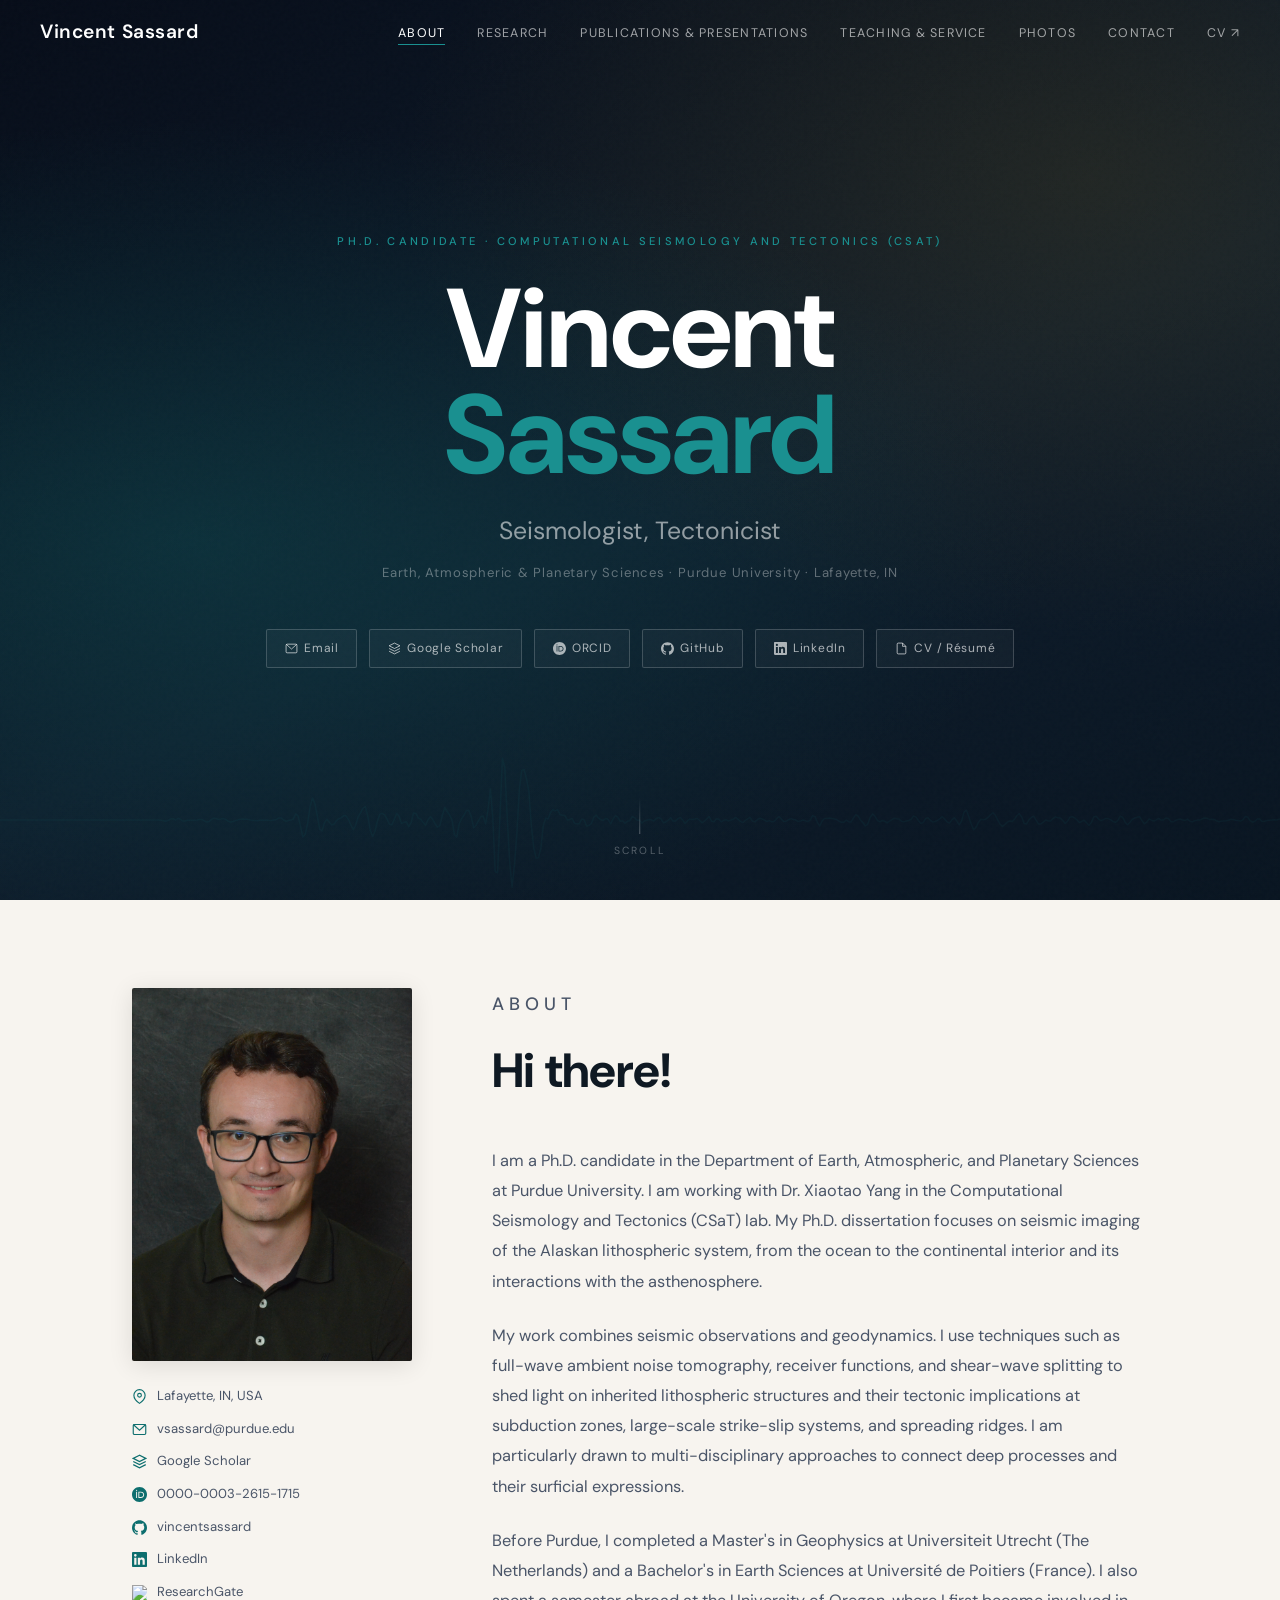
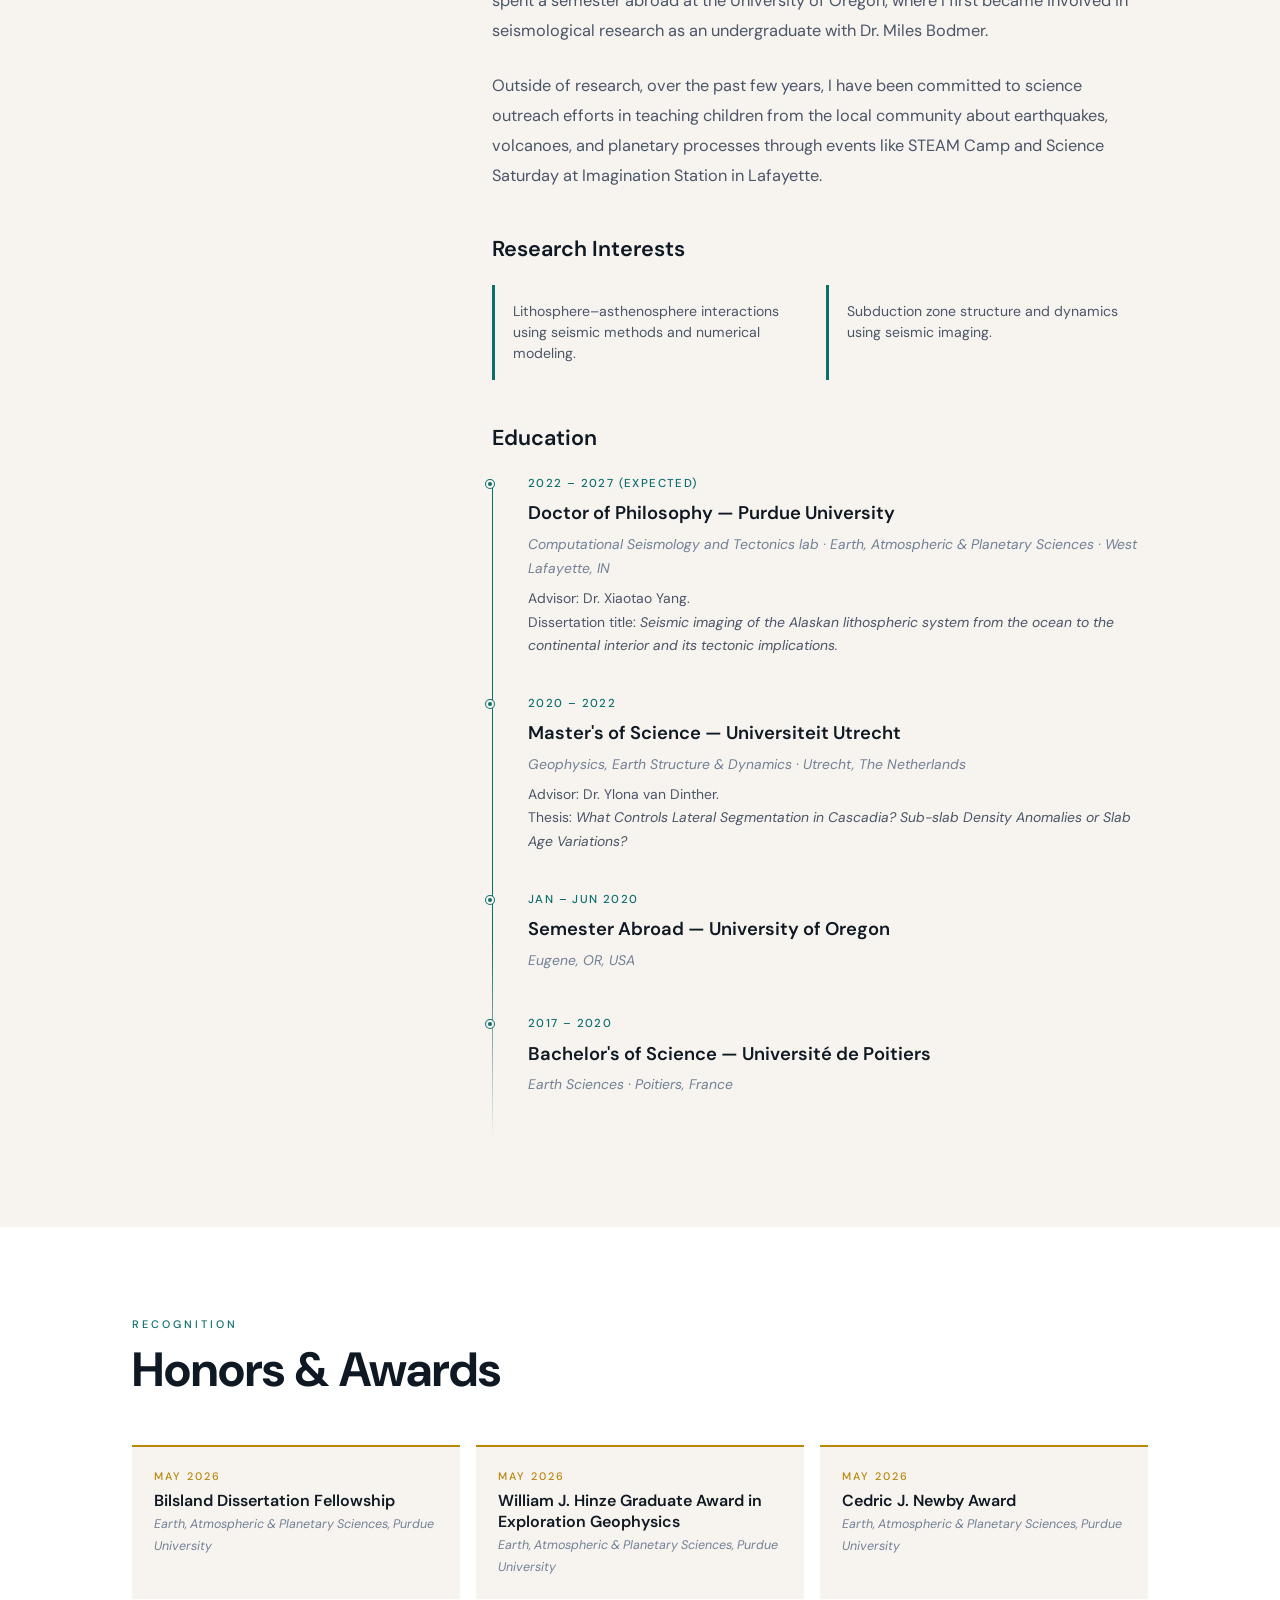
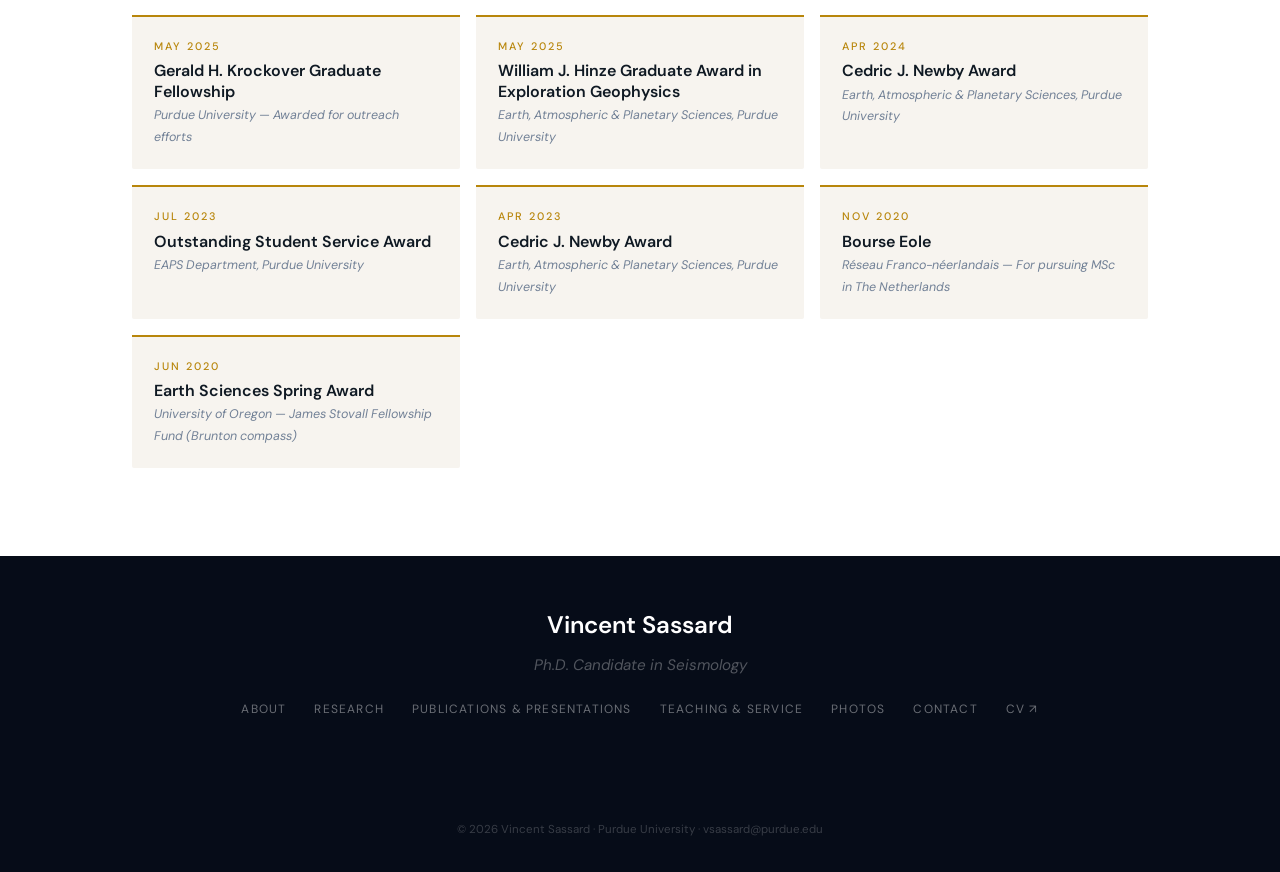
==== index.html @ 1ba7dcdf "Add files via upload" ====
<!DOCTYPE html>
<html lang="en">
<head>
  <meta charset="UTF-8" />
  <meta name="viewport" content="width=device-width, initial-scale=1.0" />
  <title>Vincent Sassard — Ph.D. Candidate in Seismology</title>
  <meta name="description" content="Personal academic website of Vincent Sassard, Ph.D. Candidate in seismology at Purdue University." />
  <link rel="stylesheet" href="style.css" />
  <link rel="icon" type="image/x-icon" href="images/favicon.ico">
  <link rel="icon" type="image/png" sizes="32x32" href="images/favicon-32x32.png">
</head>
<body>

  <!-- ===================== NAVIGATION ===================== -->
  <nav class="nav" id="nav">
    <a href="index.html" class="nav-brand">Vincent Sassard</a>
    <ul class="nav-links">
      <li><a href="index.html" class="active">About</a></li>
      <li><a href="research.html">Research</a></li>
      <li><a href="presentations.html">Publications &amp; Presentations</a></li>
      <li><a href="teaching.html">Teaching &amp; Service</a></li>
      <li><a href="photos.html">Photos</a></li>
      <li><a href="contact.html">Contact</a></li>
      <li><a href="Vincent_SASSARD_CV_2026-05-25.pdf" target="_blank">CV ↗</a></li>
    </ul>
    <button class="nav-toggle" id="nav-toggle" aria-label="Toggle navigation">
      <span></span><span></span><span></span>
    </button>
  </nav>

  <!-- ===================== HERO ===================== -->
  <section class="hero">
    <div class="hero-bg"></div>
    <div class="hero-grain"></div>

    <!-- Seismic waveform decoration -->
    <svg class="hero-wave" viewBox="0 0 1440 160" preserveAspectRatio="none" aria-hidden="true">
      <!-- 2011 Tohoku earthquake (Mw 9.1) — IU.ANMO LHZ, bandpass 50–300 s -->
      <path d="M 0.0,80.0 L 2.4,80.0 L 4.8,80.0 L 7.2,80.0 L 9.6,80.0 L 12.0,80.0 L 14.4,80.0 L 16.8,80.0 L 19.2,80.0 L 21.6,80.0 L 24.0,80.0 L 26.4,80.0 L 28.8,80.0 L 31.3,80.0 L 33.7,80.0 L 36.1,80.0 L 38.5,80.0 L 40.9,80.0 L 43.3,80.0 L 45.7,80.0 L 48.1,80.0 L 50.5,80.0 L 52.9,80.0 L 55.3,80.0 L 57.7,80.0 L 60.1,80.0 L 62.5,80.0 L 64.9,80.0 L 67.3,80.0 L 69.7,80.0 L 72.1,80.0 L 74.5,80.0 L 76.9,80.0 L 79.3,80.0 L 81.7,80.0 L 84.1,80.0 L 86.5,80.0 L 88.9,80.0 L 91.4,80.0 L 93.8,80.0 L 96.2,80.0 L 98.6,80.0 L 101.0,80.0 L 103.4,80.0 L 105.8,80.0 L 108.2,80.0 L 110.6,80.0 L 113.0,80.0 L 115.4,80.0 L 117.8,80.0 L 120.2,80.0 L 122.6,80.0 L 125.0,80.0 L 127.4,80.0 L 129.8,80.0 L 132.2,80.0 L 134.6,80.0 L 137.0,80.0 L 139.4,80.0 L 141.8,80.0 L 144.2,80.0 L 146.6,80.0 L 149.0,80.0 L 151.5,80.0 L 153.9,80.0 L 156.3,80.0 L 158.7,80.0 L 161.1,80.2 L 163.5,80.7 L 165.9,81.2 L 168.3,80.3 L 170.7,78.9 L 173.1,78.7 L 175.5,80.1 L 177.9,78.3 L 180.3,79.3 L 182.7,81.0 L 185.1,81.1 L 187.5,80.2 L 189.9,80.2 L 192.3,80.3 L 194.7,80.2 L 197.1,79.9 L 199.5,79.4 L 201.9,79.5 L 204.3,80.8 L 206.7,82.1 L 209.1,81.5 L 211.6,79.3 L 214.0,78.1 L 216.4,78.8 L 218.8,79.5 L 221.2,79.1 L 223.6,78.6 L 226.0,79.6 L 228.4,81.4 L 230.8,82.0 L 233.2,81.5 L 235.6,80.5 L 238.0,79.9 L 240.4,79.2 L 242.8,79.1 L 245.2,79.2 L 247.6,79.3 L 250.0,80.0 L 252.4,80.3 L 254.8,80.5 L 257.2,80.7 L 259.6,80.2 L 262.0,80.1 L 264.4,80.3 L 266.8,80.1 L 269.2,80.4 L 271.7,80.6 L 274.1,80.0 L 276.5,79.4 L 278.9,78.0 L 281.3,78.0 L 283.7,80.0 L 286.1,81.4 L 288.5,80.5 L 290.9,80.0 L 293.3,79.0 L 295.7,73.9 L 298.1,76.1 L 300.5,86.1 L 302.9,97.1 L 305.3,94.1 L 307.7,83.0 L 310.1,66.6 L 312.5,57.9 L 314.9,63.6 L 317.3,75.8 L 319.7,89.2 L 322.1,90.9 L 324.5,82.6 L 326.9,79.2 L 329.3,82.3 L 331.8,85.0 L 334.2,84.0 L 336.6,80.5 L 339.0,78.7 L 341.4,77.6 L 343.8,75.6 L 346.2,76.1 L 348.6,79.8 L 351.0,85.4 L 353.4,89.7 L 355.8,84.9 L 358.2,76.7 L 360.6,72.8 L 363.0,68.2 L 365.4,66.6 L 367.8,76.2 L 370.2,90.0 L 372.6,96.6 L 375.0,91.2 L 377.4,81.3 L 379.8,74.2 L 382.2,73.4 L 384.6,74.9 L 387.0,79.0 L 389.4,84.2 L 391.9,84.8 L 394.3,79.3 L 396.7,73.4 L 399.1,76.3 L 401.5,83.4 L 403.9,82.4 L 406.3,81.7 L 408.7,86.6 L 411.1,82.7 L 413.5,72.9 L 415.9,73.4 L 418.3,78.1 L 420.7,79.2 L 423.1,82.6 L 425.5,85.2 L 427.9,80.0 L 430.3,76.6 L 432.7,79.2 L 435.1,83.8 L 437.5,87.2 L 439.9,85.7 L 442.3,75.4 L 444.7,67.5 L 447.1,71.5 L 449.5,74.8 L 452.0,79.9 L 454.4,94.6 L 456.8,97.2 L 459.2,83.8 L 461.6,78.8 L 464.0,75.1 L 466.4,70.5 L 468.8,70.5 L 471.2,76.4 L 473.6,87.7 L 476.0,85.5 L 478.4,80.9 L 480.8,76.7 L 483.2,76.0 L 485.6,84.0 L 488.0,69.9 L 490.4,48.9 L 492.8,78.3 L 495.2,131.5 L 497.6,132.9 L 500.0,75.6 L 502.4,18.3 L 504.8,27.9 L 507.2,77.0 L 509.6,120.9 L 512.1,147.2 L 514.5,124.6 L 516.9,92.9 L 519.3,50.2 L 521.7,30.4 L 524.1,29.6 L 526.5,38.8 L 528.9,51.6 L 531.3,84.7 L 533.7,107.3 L 536.1,118.4 L 538.5,117.6 L 540.9,108.1 L 543.3,85.7 L 545.7,77.9 L 548.1,79.0 L 550.5,72.5 L 552.9,69.8 L 555.3,70.9 L 557.7,69.7 L 560.1,74.7 L 562.5,75.3 L 564.9,75.6 L 567.3,79.9 L 569.7,79.4 L 572.2,78.4 L 574.6,83.6 L 577.0,83.7 L 579.4,83.7 L 581.8,78.9 L 584.2,79.9 L 586.6,86.0 L 589.0,85.3 L 591.4,83.6 L 593.8,77.3 L 596.2,75.1 L 598.6,78.2 L 601.0,79.8 L 603.4,80.4 L 605.8,78.3 L 608.2,79.6 L 610.6,83.9 L 613.0,79.2 L 615.4,75.7 L 617.8,77.1 L 620.2,81.4 L 622.6,80.7 L 625.0,83.1 L 627.4,81.3 L 629.8,80.6 L 632.3,76.5 L 634.7,77.8 L 637.1,80.2 L 639.5,80.2 L 641.9,83.0 L 644.3,81.0 L 646.7,80.2 L 649.1,79.5 L 651.5,79.9 L 653.9,81.0 L 656.3,78.6 L 658.7,77.4 L 661.1,79.0 L 663.5,82.8 L 665.9,82.0 L 668.3,80.1 L 670.7,77.7 L 673.1,81.1 L 675.5,80.9 L 677.9,78.6 L 680.3,77.4 L 682.7,80.1 L 685.1,83.5 L 687.5,80.9 L 689.9,78.9 L 692.4,79.6 L 694.8,79.1 L 697.2,78.5 L 699.6,80.4 L 702.0,82.8 L 704.4,81.2 L 706.8,78.7 L 709.2,76.6 L 711.6,81.3 L 714.0,81.8 L 716.4,78.8 L 718.8,79.2 L 721.2,81.8 L 723.6,80.4 L 726.0,79.7 L 728.4,81.0 L 730.8,80.1 L 733.2,79.3 L 735.6,77.4 L 738.0,79.3 L 740.4,81.4 L 742.8,82.6 L 745.2,80.5 L 747.6,78.9 L 750.1,77.3 L 752.5,81.1 L 754.9,81.9 L 757.3,79.7 L 759.7,78.2 L 762.1,79.0 L 764.5,80.1 L 766.9,81.6 L 769.3,80.6 L 771.7,81.8 L 774.1,81.4 L 776.5,78.7 L 778.9,76.5 L 781.3,79.0 L 783.7,81.6 L 786.1,81.2 L 788.5,79.7 L 790.9,78.6 L 793.3,79.5 L 795.7,79.8 L 798.1,81.6 L 800.5,81.1 L 802.9,80.0 L 805.3,80.8 L 807.7,81.6 L 810.2,80.1 L 812.6,75.6 L 815.0,76.6 L 817.4,82.3 L 819.8,86.0 L 822.2,80.8 L 824.6,78.5 L 827.0,78.5 L 829.4,78.1 L 831.8,78.5 L 834.2,78.9 L 836.6,79.5 L 839.0,81.2 L 841.4,82.2 L 843.8,82.3 L 846.2,80.1 L 848.6,81.7 L 851.0,82.0 L 853.4,78.2 L 855.8,74.7 L 858.2,76.2 L 860.6,80.3 L 863.0,82.7 L 865.4,86.0 L 867.8,84.1 L 870.3,77.1 L 872.7,74.0 L 875.1,76.4 L 877.5,80.7 L 879.9,81.9 L 882.3,80.5 L 884.7,81.2 L 887.1,82.9 L 889.5,81.1 L 891.9,79.7 L 894.3,78.2 L 896.7,78.7 L 899.1,79.1 L 901.5,81.2 L 903.9,81.9 L 906.3,81.0 L 908.7,80.5 L 911.1,79.3 L 913.5,76.1 L 915.9,76.9 L 918.3,80.4 L 920.7,83.3 L 923.1,82.6 L 925.5,78.8 L 927.9,77.8 L 930.4,80.3 L 932.8,82.1 L 935.2,81.5 L 937.6,80.4 L 940.0,78.6 L 942.4,76.7 L 944.8,79.3 L 947.2,82.0 L 949.6,83.1 L 952.0,79.7 L 954.4,77.9 L 956.8,81.0 L 959.2,84.8 L 961.6,81.0 L 964.0,72.1 L 966.4,70.2 L 968.8,76.8 L 971.2,84.0 L 973.6,89.7 L 976.0,87.4 L 978.4,82.5 L 980.8,79.2 L 983.2,79.7 L 985.6,79.2 L 988.0,77.4 L 990.5,74.8 L 992.9,72.7 L 995.3,75.3 L 997.7,79.9 L 1000.1,84.3 L 1002.5,86.4 L 1004.9,84.5 L 1007.3,82.2 L 1009.7,81.0 L 1012.1,81.6 L 1014.5,79.3 L 1016.9,75.7 L 1019.3,73.6 L 1021.7,77.1 L 1024.1,83.5 L 1026.5,84.0 L 1028.9,79.9 L 1031.3,77.4 L 1033.7,76.1 L 1036.1,80.2 L 1038.5,83.9 L 1040.9,83.9 L 1043.3,82.1 L 1045.7,80.0 L 1048.1,80.9 L 1050.6,81.1 L 1053.0,78.6 L 1055.4,76.9 L 1057.8,77.7 L 1060.2,78.0 L 1062.6,80.3 L 1065.0,83.3 L 1067.4,81.4 L 1069.8,77.3 L 1072.2,76.6 L 1074.6,77.8 L 1077.0,79.9 L 1079.4,82.6 L 1081.8,81.3 L 1084.2,80.3 L 1086.6,82.8 L 1089.0,85.4 L 1091.4,82.4 L 1093.8,76.9 L 1096.2,76.2 L 1098.6,79.1 L 1101.0,80.6 L 1103.4,79.6 L 1105.8,78.4 L 1108.2,78.6 L 1110.7,79.7 L 1113.1,81.6 L 1115.5,82.3 L 1117.9,80.3 L 1120.3,76.1 L 1122.7,77.3 L 1125.1,82.2 L 1127.5,84.8 L 1129.9,82.4 L 1132.3,79.4 L 1134.7,78.0 L 1137.1,77.2 L 1139.5,76.7 L 1141.9,80.3 L 1144.3,83.8 L 1146.7,82.1 L 1149.1,78.9 L 1151.5,80.2 L 1153.9,81.0 L 1156.3,79.8 L 1158.7,78.4 L 1161.1,80.1 L 1163.5,80.0 L 1165.9,78.0 L 1168.3,78.6 L 1170.8,81.5 L 1173.2,82.0 L 1175.6,80.4 L 1178.0,79.5 L 1180.4,79.1 L 1182.8,80.1 L 1185.2,80.4 L 1187.6,79.1 L 1190.0,81.2 L 1192.4,81.9 L 1194.8,80.8 L 1197.2,80.1 L 1199.6,80.1 L 1202.0,79.0 L 1204.4,78.0 L 1206.8,78.2 L 1209.2,79.4 L 1211.6,79.2 L 1214.0,79.4 L 1216.4,80.7 L 1218.8,81.7 L 1221.2,81.3 L 1223.6,80.9 L 1226.0,80.8 L 1228.4,80.3 L 1230.9,79.3 L 1233.3,79.5 L 1235.7,80.2 L 1238.1,80.5 L 1240.5,81.1 L 1242.9,79.8 L 1245.3,76.5 L 1247.7,77.3 L 1250.1,80.6 L 1252.5,82.2 L 1254.9,81.2 L 1257.3,79.0 L 1259.7,79.0 L 1262.1,81.6 L 1264.5,81.3 L 1266.9,80.6 L 1269.3,80.2 L 1271.7,80.0 L 1274.1,79.7 L 1276.5,80.0 L 1278.9,79.2 L 1281.3,78.9 L 1283.7,78.3 L 1286.1,80.6 L 1288.5,82.6 L 1291.0,82.2 L 1293.4,78.8 L 1295.8,76.9 L 1298.2,77.2 L 1300.6,79.0 L 1303.0,81.2 L 1305.4,84.9 L 1307.8,84.2 L 1310.2,80.3 L 1312.6,76.9 L 1315.0,76.1 L 1317.4,78.2 L 1319.8,80.3 L 1322.2,81.8 L 1324.6,81.9 L 1327.0,81.2 L 1329.4,80.0 L 1331.8,80.1 L 1334.2,78.8 L 1336.6,78.5 L 1339.0,78.7 L 1341.4,80.9 L 1343.8,81.8 L 1346.2,80.1 L 1348.6,79.7 L 1351.1,79.5 L 1353.5,78.8 L 1355.9,78.8 L 1358.3,79.9 L 1360.7,82.0 L 1363.1,82.6 L 1365.5,81.7 L 1367.9,80.0 L 1370.3,78.0 L 1372.7,78.3 L 1375.1,79.4 L 1377.5,80.9 L 1379.9,81.0 L 1382.3,80.3 L 1384.7,79.1 L 1387.1,80.1 L 1389.5,79.5 L 1391.9,78.2 L 1394.3,78.4 L 1396.7,78.5 L 1399.1,79.9 L 1401.5,82.1 L 1403.9,83.8 L 1406.3,81.7 L 1408.7,79.8 L 1411.2,79.9 L 1413.6,82.0 L 1416.0,81.1 L 1418.4,78.0 L 1420.8,75.0 L 1423.2,76.2 L 1425.6,79.5 L 1428.0,82.7 L 1430.4,83.0 L 1432.8,80.9 L 1435.2,79.5 L 1437.6,79.7 L 1440.0,80.0"
            fill="none" stroke="rgba(26,144,144,0.55)" stroke-width="1.5"
            stroke-linecap="round" stroke-linejoin="round"/>
    </svg>

    <div class="hero-content">
      <p class="hero-eyebrow">Ph.D. Candidate · Computational Seismology and Tectonics (CSaT)</p>
      <h1 class="hero-name">Vincent<br><span>Sassard</span></h1>
      <p class="hero-tagline">Seismologist, Tectonicist</p>
      <p class="hero-affil">Earth, Atmospheric & Planetary Sciences · Purdue University · Lafayette, IN</p>
      <div class="hero-links">
        <a class="hero-link" href="mailto:vsassard@purdue.edu">
          <svg width="13" height="13" fill="none" stroke="currentColor" stroke-width="1.8" viewBox="0 0 24 24"><rect x="2" y="4" width="20" height="16" rx="2"/><polyline points="2,4 12,13 22,4"/></svg>
          Email
        </a>
        <a class="hero-link" href="https://scholar.google.com/citations?user=3VavhfUAAAAJ&hl=en" target="_blank">
          <svg width="13" height="13" fill="none" stroke="currentColor" stroke-width="1.8" viewBox="0 0 24 24"><path d="M12 2L2 7l10 5 10-5-10-5z"/><path d="M2 17l10 5 10-5"/><path d="M2 12l10 5 10-5"/></svg>
          Google Scholar
        </a>
        <a class="hero-link" href="https://orcid.org/0000-0003-2615-1715" target="_blank">
          <svg width="13" height="13" fill="currentColor" viewBox="0 0 24 24"><path d="M12 0C5.372 0 0 5.372 0 12s5.372 12 12 12 12-5.372 12-12S18.628 0 12 0zM7.369 4.378c.525 0 .947.431.947.947s-.422.947-.947.947a.95.95 0 0 1-.947-.947c0-.525.422-.947.947-.947zm-.722 3.038h1.444v10.041H6.647V7.416zm3.562 0h3.9c3.712 0 5.344 2.653 5.344 5.025 0 2.578-2.016 5.025-5.325 5.025h-3.919V7.416zm1.444 1.303v7.444h2.297c3.272 0 4.022-2.484 4.022-3.722 0-2.016-1.284-3.722-4.097-3.722h-2.222z"/></svg>
          ORCID
        </a>
        <a class="hero-link" href="https://github.com/vincentsassard" target="_blank">
          <svg width="13" height="13" fill="currentColor" viewBox="0 0 24 24"><path d="M12 .297c-6.63 0-12 5.373-12 12 0 5.303 3.438 9.8 8.205 11.385.6.113.82-.258.82-.577 0-.285-.01-1.04-.015-2.04-3.338.724-4.042-1.61-4.042-1.61C4.422 18.07 3.633 17.7 3.633 17.7c-1.087-.744.084-.729.084-.729 1.205.084 1.838 1.236 1.838 1.236 1.07 1.835 2.809 1.305 3.495.998.108-.776.417-1.305.76-1.605-2.665-.3-5.466-1.332-5.466-5.93 0-1.31.465-2.38 1.235-3.22-.135-.303-.54-1.523.105-3.176 0 0 1.005-.322 3.3 1.23.96-.267 1.98-.399 3-.405 1.02.006 2.04.138 3 .405 2.28-1.552 3.285-1.23 3.285-1.23.645 1.653.24 2.873.12 3.176.765.84 1.23 1.91 1.23 3.22 0 4.61-2.805 5.625-5.475 5.92.42.36.81 1.096.81 2.22 0 1.606-.015 2.896-.015 3.286 0 .315.21.69.825.57C20.565 22.092 24 17.592 24 12.297c0-6.627-5.373-12-12-12"/></svg>
          GitHub
        </a>
        <a class="hero-link" href="https://www.linkedin.com/in/vincent-sassard-4258b5165" target="_blank">
          <svg width="13" height="13" fill="currentColor" viewBox="0 0 24 24"><path d="M20.447 20.452h-3.554v-5.569c0-1.328-.027-3.037-1.852-3.037-1.853 0-2.136 1.445-2.136 2.939v5.667H9.351V9h3.414v1.561h.046c.477-.9 1.637-1.85 3.37-1.85 3.601 0 4.267 2.37 4.267 5.455v6.286zM5.337 7.433a2.062 2.062 0 0 1-2.063-2.065 2.064 2.064 0 1 1 2.063 2.065zm1.782 13.019H3.555V9h3.564v11.452zM22.225 0H1.771C.792 0 0 .774 0 1.729v20.542C0 23.227.792 24 1.771 24h20.451C23.2 24 24 23.227 24 22.271V1.729C24 .774 23.2 0 22.222 0h.003z"/></svg>
          LinkedIn
        </a>
        <a class="hero-link" href="Vincent_SASSARD_CV_2026-05-25.pdf" target="_blank">
          <svg width="13" height="13" fill="none" stroke="currentColor" stroke-width="1.8" viewBox="0 0 24 24"><path d="M14 2H6a2 2 0 0 0-2 2v16a2 2 0 0 0 2 2h12a2 2 0 0 0 2-2V8z"/><polyline points="14,2 14,8 20,8"/></svg>
          CV / Résumé
        </a>
      </div>
    </div>

    <div class="hero-scroll" aria-hidden="true">
      <div class="hero-scroll-line"></div>
      <span>scroll</span>
    </div>
  </section>

  <!-- ===================== ABOUT ===================== -->
  <section>
    <div class="container">
      <div class="about-grid">

        <!-- Sidebar -->
        <div class="about-sidebar">
          <!-- Replace the placeholder div below with: <img src="images/photo.jpg" alt="Vincent Sassard" class="about-photo"> -->
          <img src="images/VincentSassard.jpg" alt="Vincent Sassard" class="about-photo">

          <ul class="sidebar-links">
            <li>
              <svg class="sidebar-icon" fill="none" stroke="currentColor" stroke-width="1.8" viewBox="0 0 24 24"><path d="M21 10c0 7-9 13-9 13s-9-6-9-13a9 9 0 0 1 18 0z"/><circle cx="12" cy="10" r="3"/></svg>
              Lafayette, IN, USA
            </li>
            <li>
              <svg class="sidebar-icon" fill="none" stroke="currentColor" stroke-width="1.8" viewBox="0 0 24 24"><rect x="2" y="4" width="20" height="16" rx="2"/><polyline points="2,4 12,13 22,4"/></svg>
              <a href="mailto:vsassard@purdue.edu">vsassard@purdue.edu</a>
            </li>
            <li>
              <svg class="sidebar-icon" fill="none" stroke="currentColor" stroke-width="1.8" viewBox="0 0 24 24"><path d="M12 2L2 7l10 5 10-5-10-5z"/><path d="M2 17l10 5 10-5"/><path d="M2 12l10 5 10-5"/></svg>
              <a href="https://scholar.google.com/citations?user=3VavhfUAAAAJ&hl=en" target="_blank">Google Scholar</a>
            </li>
            <li>
              <svg class="sidebar-icon" fill="currentColor" viewBox="0 0 24 24"><path d="M12 0C5.372 0 0 5.372 0 12s5.372 12 12 12 12-5.372 12-12S18.628 0 12 0zM7.369 4.378c.525 0 .947.431.947.947s-.422.947-.947.947a.95.95 0 0 1-.947-.947c0-.525.422-.947.947-.947zm-.722 3.038h1.444v10.041H6.647V7.416zm3.562 0h3.9c3.712 0 5.344 2.653 5.344 5.025 0 2.578-2.016 5.025-5.325 5.025h-3.919V7.416zm1.444 1.303v7.444h2.297c3.272 0 4.022-2.484 4.022-3.722 0-2.016-1.284-3.722-4.097-3.722h-2.222z"/></svg>
              <a href="https://orcid.org/0000-0003-2615-1715" target="_blank">0000-0003-2615-1715</a>
            </li>
            <li>
              <svg class="sidebar-icon" fill="currentColor" viewBox="0 0 24 24"><path d="M12 .297c-6.63 0-12 5.373-12 12 0 5.303 3.438 9.8 8.205 11.385.6.113.82-.258.82-.577 0-.285-.01-1.04-.015-2.04-3.338.724-4.042-1.61-4.042-1.61C4.422 18.07 3.633 17.7 3.633 17.7c-1.087-.744.084-.729.084-.729 1.205.084 1.838 1.236 1.838 1.236 1.07 1.835 2.809 1.305 3.495.998.108-.776.417-1.305.76-1.605-2.665-.3-5.466-1.332-5.466-5.93 0-1.31.465-2.38 1.235-3.22-.135-.303-.54-1.523.105-3.176 0 0 1.005-.322 3.3 1.23.96-.267 1.98-.399 3-.405 1.02.006 2.04.138 3 .405 2.28-1.552 3.285-1.23 3.285-1.23.645 1.653.24 2.873.12 3.176.765.84 1.23 1.91 1.23 3.22 0 4.61-2.805 5.625-5.475 5.92.42.36.81 1.096.81 2.22 0 1.606-.015 2.896-.015 3.286 0 .315.21.69.825.57C20.565 22.092 24 17.592 24 12.297c0-6.627-5.373-12-12-12"/></svg>
              <a href="https://github.com/vincentsassard" target="_blank">vincentsassard</a>
            </li>
            <li>
              <svg class="sidebar-icon" fill="currentColor" viewBox="0 0 24 24"><path d="M20.447 20.452h-3.554v-5.569c0-1.328-.027-3.037-1.852-3.037-1.853 0-2.136 1.445-2.136 2.939v5.667H9.351V9h3.414v1.561h.046c.477-.9 1.637-1.85 3.37-1.85 3.601 0 4.267 2.37 4.267 5.455v6.286zM5.337 7.433a2.062 2.062 0 0 1-2.063-2.065 2.064 2.064 0 1 1 2.063 2.065zm1.782 13.019H3.555V9h3.564v11.452zM22.225 0H1.771C.792 0 0 .774 0 1.729v20.542C0 23.227.792 24 1.771 24h20.451C23.2 24 24 23.227 24 22.271V1.729C24 .774 23.2 0 22.222 0h.003z"/></svg>
              <a href="https://www.linkedin.com/in/vincent-sassard-4258b5165" target="_blank">LinkedIn</a>
            </li>
            <li>
              <img src="https://cdn.simpleicons.org/researchgate/0d6e6e" class="sidebar-icon" alt="ResearchGate" style="width:15px;height:15px;flex-shrink:0;">
              <a href="https://www.researchgate.net/profile/Vincent-Sassard" target="_blank">ResearchGate</a>
            </li>
          </ul>
        </div>

        <!-- Main body -->
        <div class="about-body">
          <p class="section-label">About</p>
          <h2 class="section-title">Hi there!</h2>

          <p>
            I am a Ph.D. candidate in the Department of Earth, Atmospheric, and Planetary Sciences at
            Purdue University. I am working with Dr. Xiaotao Yang in the Computational Seismology and Tectonics (CSaT) lab.
            My Ph.D. dissertation focuses on seismic imaging of the Alaskan lithospheric system, from the ocean
            to the continental interior and its interactions with the asthenosphere.
          </p>

          <p>
            My work combines seismic observations and geodynamics. I use techniques such as full-wave ambient
            noise tomography, receiver functions, and shear-wave splitting to shed light on inherited lithospheric
            structures and their tectonic implications at subduction zones, large-scale strike-slip systems, and
            spreading ridges. I am particularly drawn to multi-disciplinary approaches to connect deep processes
            and their surficial expressions.
          </p>

          <p>
            Before Purdue, I completed a Master's in Geophysics at Universiteit Utrecht (The Netherlands) and a Bachelor's
            in Earth Sciences at Université de Poitiers (France). I also spent a semester abroad at the University of Oregon,
            where I first became involved in seismological research as an undergraduate with Dr. Miles Bodmer.
          </p>

          <p>
            Outside of research, over the past few years, I have been committed to science outreach efforts in teaching
            children from the local community about earthquakes, volcanoes, and planetary processes through events like
            STEAM Camp and Science Saturday at Imagination Station in Lafayette.
          </p>

          <h3 class="sub-heading">Research Interests</h3>
          <div class="interests-grid">
            <div class="interest-card fade-in">Lithosphere–asthenosphere interactions using seismic methods and numerical modeling.</div>
            <div class="interest-card fade-in">Subduction zone structure and dynamics using seismic imaging.</div>
          </div>

          <h3 class="sub-heading">Education</h3>
          <div class="timeline">
            <div class="timeline-item fade-in">
              <div class="timeline-date">2022 – 2027 (expected)</div>
              <div class="timeline-title">Doctor of Philosophy — Purdue University</div>
              <div class="timeline-sub">Computational Seismology and Tectonics lab · Earth, Atmospheric & Planetary Sciences · West Lafayette, IN</div>
              <div class="timeline-body">
                Advisor: Dr. Xiaotao Yang.<br>
                Dissertation title: <em>Seismic imaging of the Alaskan lithospheric system from the ocean to the continental interior and its tectonic implications.</em>
              </div>
            </div>
            <div class="timeline-item fade-in">
              <div class="timeline-date">2020 – 2022</div>
              <div class="timeline-title">Master's of Science — Universiteit Utrecht</div>
              <div class="timeline-sub">Geophysics, Earth Structure & Dynamics · Utrecht, The Netherlands</div>
              <div class="timeline-body">
                Advisor: Dr. Ylona van Dinther.<br>
                Thesis: <em>What Controls Lateral Segmentation in Cascadia? Sub-slab Density Anomalies or Slab Age Variations?</em>
              </div>
            </div>
            <div class="timeline-item fade-in">
              <div class="timeline-date">Jan – Jun 2020</div>
              <div class="timeline-title">Semester Abroad — University of Oregon</div>
              <div class="timeline-sub">Eugene, OR, USA</div>
            </div>
            <div class="timeline-item fade-in">
              <div class="timeline-date">2017 – 2020</div>
              <div class="timeline-title">Bachelor's of Science — Université de Poitiers</div>
              <div class="timeline-sub">Earth Sciences · Poitiers, France</div>
            </div>
          </div>
        </div>

      </div>
    </div>
  </section>


  <!-- ===================== AWARDS ===================== -->
  <section class="alt">
    <div class="container">
      <p class="section-label">Recognition</p>
      <h2 class="section-title">Honors & Awards</h2>
      <div class="awards-grid">
        <div class="award-card fade-in"><div class="award-year">May 2026</div><div class="award-name">Bilsland Dissertation Fellowship</div><div class="award-org">Earth, Atmospheric &amp; Planetary Sciences, Purdue University</div></div>
        <div class="award-card fade-in"><div class="award-year">May 2026</div><div class="award-name">William J. Hinze Graduate Award in Exploration Geophysics</div><div class="award-org">Earth, Atmospheric &amp; Planetary Sciences, Purdue University</div></div>
        <div class="award-card fade-in"><div class="award-year">May 2026</div><div class="award-name">Cedric J. Newby Award</div><div class="award-org">Earth, Atmospheric &amp; Planetary Sciences, Purdue University</div></div>
        <div class="award-card fade-in"><div class="award-year">May 2025</div><div class="award-name">Gerald H. Krockover Graduate Fellowship</div><div class="award-org">Purdue University — Awarded for outreach efforts</div></div>
        <div class="award-card fade-in"><div class="award-year">May 2025</div><div class="award-name">William J. Hinze Graduate Award in Exploration Geophysics</div><div class="award-org">Earth, Atmospheric &amp; Planetary Sciences, Purdue University</div></div>
        <div class="award-card fade-in"><div class="award-year">Apr 2024</div><div class="award-name">Cedric J. Newby Award</div><div class="award-org">Earth, Atmospheric &amp; Planetary Sciences, Purdue University</div></div>
        <div class="award-card fade-in"><div class="award-year">Jul 2023</div><div class="award-name">Outstanding Student Service Award</div><div class="award-org">EAPS Department, Purdue University</div></div>
        <div class="award-card fade-in"><div class="award-year">Apr 2023</div><div class="award-name">Cedric J. Newby Award</div><div class="award-org">Earth, Atmospheric &amp; Planetary Sciences, Purdue University</div></div>
        <div class="award-card fade-in"><div class="award-year">Nov 2020</div><div class="award-name">Bourse Eole</div><div class="award-org">Réseau Franco-néerlandais — For pursuing MSc in The Netherlands</div></div>
        <div class="award-card fade-in"><div class="award-year">Jun 2020</div><div class="award-name">Earth Sciences Spring Award</div><div class="award-org">University of Oregon — James Stovall Fellowship Fund (Brunton compass)</div></div>
      </div>
    </div>
  </section>

  <!-- ===================== FOOTER ===================== -->
  <footer class="footer">
    <div class="footer-inner">
      <div class="footer-name">Vincent Sassard</div>
      <div class="footer-title">Ph.D. Candidate in Seismology</div>
      <nav class="footer-nav">
        <a href="index.html">About</a>
        <a href="research.html">Research</a>
        <a href="presentations.html">Publications &amp; Presentations</a>
        <a href="teaching.html">Teaching &amp; Service</a>
        <a href="photos.html">Photos</a>
        <a href="contact.html">Contact</a>
        <a href="Vincent_SASSARD_CV_2026-05-25.pdf" target="_blank">CV ↗</a>
      </nav>
      <div class="footer-widgets">
        <!-- ============================================================
             VISITOR COUNTER (GoatCounter)
             1. Sign up at https://www.goatcounter.com
             2. Replace YOUR_SITE with your chosen GoatCounter site name
             3. Uncomment the two lines below
        ============================================================ -->
        <script data-goatcounter="https://vincentsassard.goatcounter.com/count"
                async src="//gc.zgo.at/count.js"></script>
        <img src="https://vincentsassard.goatcounter.com/count?p=/; t=Vincent Sassard" alt="" style="display:none">

        <!-- ============================================================
             VISITOR MAP (ClustrMaps)
             1. Sign up at https://clustrmaps.com with your site URL
             2. Copy the embed widget code they provide
             3. Paste it below replacing this comment
        ============================================================ -->
        <!-- <script type="text/javascript" id="clustrmaps" src="//clustrmaps.com/map_v2.js?d=Yu6W9lMtIfMjENXnRZZmsLcAcYOQi7fjTSIpjfBtPPM&cl=ffffff&w=a"></script> -->

      </div>
      <div class="footer-copy">© 2026 Vincent Sassard · Purdue University · vsassard@purdue.edu</div>
    </div>
  </footer>

  <script src="script.js"></script>
</body>
</html>
---- style.css ----
@import url('https://fonts.googleapis.com/css2?family=Cormorant+Garamond:ital,wght@0,400;0,600;0,700;1,400;1,600&family=DM+Sans:ital,wght@0,300;0,400;0,500;1,300&display=swap');

/* =====================
   CSS VARIABLES
   ===================== */
:root {
  --navy:        #060c18;
  --navy-mid:    #0d1b2a;
  --navy-light:  #1a3048;
  --teal:        #0d6e6e;
  --teal-light:  #1a9090;
  --teal-glow:   rgba(13,110,110,0.15);
  --gold:        #b8860b;
  --gold-light:  #d4a820;
  --cream:       #f7f4ef;
  --cream-dark:  #ede8e0;
  --white:       #ffffff;
  --text-primary:   #0f1923;
  --text-secondary: #4a5568;
  --text-muted:     #718096;
  --border:         rgba(0,0,0,0.09);
  --border-light:   rgba(0,0,0,0.06);

  --font-display: 'Cormorant Garamond', Georgia, serif;
  --font-body:    'DM Sans', system-ui, sans-serif;

  --max-width: 1080px;
  --ease: cubic-bezier(0.4, 0, 0.2, 1);
  --transition: all 0.35s var(--ease);
  --shadow-sm:  0 2px 8px rgba(0,0,0,0.07);
  --shadow:     0 4px 24px rgba(0,0,0,0.11);
  --shadow-lg:  0 12px 48px rgba(0,0,0,0.17);
}

/* =====================
   RESET & BASE
   ===================== */
*, *::before, *::after { box-sizing: border-box; margin: 0; padding: 0; }

html { scroll-behavior: smooth; font-size: 16px; }

body {
  font-family: var(--font-body);
  font-weight: 400;
  color: var(--text-primary);
  background: var(--cream);
  line-height: 1.75;
  -webkit-font-smoothing: antialiased;
}

img { max-width: 100%; height: auto; display: block; }

a { color: var(--teal); text-decoration: none; transition: var(--transition); }
a:hover { color: var(--teal-light); }

/* =====================
   NAVIGATION
   ===================== */
.nav {
  position: fixed; top: 0; left: 0; right: 0; z-index: 1000;
  height: 64px;
  padding: 0 2.5rem;
  display: flex; align-items: center; justify-content: space-between;
  background: transparent;
  transition: var(--transition);
}

.nav.scrolled {
  background: rgba(6, 12, 24, 0.96);
  backdrop-filter: blur(16px);
  border-bottom: 1px solid rgba(255,255,255,0.07);
  box-shadow: 0 4px 24px rgba(0,0,0,0.3);
}

.nav-brand {
  font-size: 1.2rem;
  font-weight: 600;
  color: #fff;
  letter-spacing: 0.03em;
}

.nav-links { display: flex; gap: 2rem; list-style: none; }

.nav-links a {
  color: rgba(255,255,255,0.6);
  font-size: 0.78rem;
  font-weight: 400;
  letter-spacing: 0.1em;
  text-transform: uppercase;
  position: relative;
}

.nav-links a::after {
  content: '';
  position: absolute; bottom: -4px; left: 0;
  width: 0; height: 1px;
  background: var(--teal-light);
  transition: var(--transition);
}

.nav-links a:hover,
.nav-links a.active { color: #fff; }

.nav-links a:hover::after,
.nav-links a.active::after { width: 100%; }

/* =====================
   HERO (index only)
   ===================== */
.hero {
  position: relative; min-height: 100vh;
  display: flex; align-items: center; justify-content: center;
  overflow: hidden;
  background: var(--navy);
}

.hero-bg {
  position: absolute; inset: 0;
  background:
    radial-gradient(ellipse at 15% 60%, rgba(13,110,110,0.28) 0%, transparent 55%),
    radial-gradient(ellipse at 85% 20%, rgba(184,134,11,0.12) 0%, transparent 45%),
    linear-gradient(155deg, #060c18 0%, #0d1b2a 55%, #081420 100%);
}

.hero-grain {
  position: absolute; inset: 0;
  background-image: url("data:image/svg+xml,%3Csvg viewBox='0 0 256 256' xmlns='http://www.w3.org/2000/svg'%3E%3Cfilter id='noise'%3E%3CfeTurbulence type='fractalNoise' baseFrequency='0.9' numOctaves='4' stitchTiles='stitch'/%3E%3C/filter%3E%3Crect width='100%25' height='100%25' filter='url(%23noise)' opacity='0.04'/%3E%3C/svg%3E");
  opacity: 0.5;
}

.hero-wave {
  position: absolute; bottom: 0; left: 0; right: 0;
  height: 160px; opacity: 0.12; pointer-events: none;
}

.hero-content {
  position: relative; z-index: 2;
  text-align: center; padding: 2rem;
  max-width: 820px;
}

.hero-eyebrow {
  font-size: 0.7rem; font-weight: 500;
  letter-spacing: 0.3em; text-transform: uppercase;
  color: var(--teal-light); margin-bottom: 1.5rem;
  opacity: 0; animation: fadeUp 0.9s var(--ease) 0.15s forwards;
}

.hero-name {
  font-size: clamp(3.5rem, 9vw, 7rem);
  font-weight: 700; color: #fff;
  line-height: 0.95; letter-spacing: -0.01em;
  margin-bottom: 1.25rem;
  opacity: 0; animation: fadeUp 0.9s var(--ease) 0.35s forwards;
}

.hero-name span { color: var(--teal-light); }

.hero-tagline {
  font-size: clamp(1.1rem, 2.5vw, 1.55rem);
  font-weight: 400;
  color: rgba(255,255,255,0.55);
  margin-bottom: 0.6rem;
  opacity: 0; animation: fadeUp 0.9s var(--ease) 0.55s forwards;
}

.hero-affil {
  font-size: 0.82rem; letter-spacing: 0.06em;
  color: rgba(255,255,255,0.35);
  margin-bottom: 2.75rem;
  opacity: 0; animation: fadeUp 0.9s var(--ease) 0.65s forwards;
}

.hero-links {
  display: flex; gap: 0.75rem; justify-content: center; flex-wrap: wrap;
  opacity: 0; animation: fadeUp 0.9s var(--ease) 0.85s forwards;
}

.hero-link {
  display: inline-flex; align-items: center; gap: 0.4rem;
  padding: 0.5rem 1.1rem;
  border: 1px solid rgba(255,255,255,0.18);
  border-radius: 2px;
  color: rgba(255,255,255,0.65);
  font-size: 0.75rem; letter-spacing: 0.06em;
  background: rgba(255,255,255,0.03);
  transition: var(--transition);
}

.hero-link:hover {
  border-color: var(--teal-light);
  color: var(--teal-light);
  background: rgba(13,110,110,0.1);
  transform: translateY(-2px);
}

.hero-scroll {
  position: absolute; bottom: 2.5rem; left: 50%; transform: translateX(-50%);
  display: flex; flex-direction: column; align-items: center; gap: 0.5rem;
  color: rgba(255,255,255,0.3);
  font-size: 0.65rem; letter-spacing: 0.2em; text-transform: uppercase;
  animation: float 3s ease-in-out infinite 2s;
}

.hero-scroll-line {
  width: 1px; height: 36px;
  background: linear-gradient(to bottom, transparent, rgba(255,255,255,0.3));
}

/* =====================
   PAGE HEADER (non-hero pages)
   ===================== */
.page-header {
  background: var(--navy-mid);
  padding: 7.5rem 2rem 4rem;
  text-align: center; position: relative; overflow: hidden;
}

.page-header::before {
  content: '';
  position: absolute; inset: 0;
  background: radial-gradient(ellipse at 25% 50%, rgba(13,110,110,0.18) 0%, transparent 65%);
}

.page-header-inner { position: relative; z-index: 1; }

.page-header h1 {
  font-size: clamp(2.5rem, 5vw, 4.5rem);
  font-weight: 700; color: #fff;
  margin-bottom: 0.5rem;
}

.page-header p {
  font-size: 1.15rem; font-style: italic;
  color: rgba(255,255,255,0.4);
}

/* =====================
   LAYOUT
   ===================== */
.container { max-width: var(--max-width); margin: 0 auto; padding: 0 2rem; }

section { padding: 5.5rem 0; }
section.alt { background: var(--white); }

.section-label {
  font-size: 0.68rem; font-weight: 500; letter-spacing: 0.28em;
  text-transform: uppercase; color: var(--teal); margin-bottom: 0.6rem;
}

.section-title {
  font-size: clamp(2rem, 4vw, 3rem);
  font-weight: 700; color: var(--text-primary);
  line-height: 1.1; margin-bottom: 3rem;
}

.section-title em { font-style: italic; color: var(--teal); }

/* =====================
   ABOUT (index)
   ===================== */
.about-grid {
  display: grid;
  grid-template-columns: 280px 1fr;
  gap: 5rem; align-items: start;
}

.about-photo {
  width: 100%; aspect-ratio: 3/4;
  object-fit: cover; border-radius: 2px;
  margin-bottom: 1.5rem;
  box-shadow: var(--shadow);
}

.about-photo-placeholder {
  width: 100%; aspect-ratio: 3/4;
  background: linear-gradient(160deg, var(--navy-light), var(--navy-mid));
  border-radius: 2px; margin-bottom: 1.5rem;
  display: flex; flex-direction: column;
  align-items: center; justify-content: center; gap: 0.5rem;
  color: rgba(255,255,255,0.18);
  font-size: 0.78rem; letter-spacing: 0.1em;
  position: relative; overflow: hidden;
}

.about-photo-placeholder::before {
  content: '';
  position: absolute; inset: 0;
  background: radial-gradient(ellipse at 50% 30%, rgba(13,110,110,0.25), transparent 60%);
}

.sidebar-links { list-style: none; display: flex; flex-direction: column; gap: 0.6rem; }

.sidebar-links li {
  display: flex; align-items: center; gap: 0.6rem;
  font-size: 0.82rem; color: var(--text-secondary);
}

.sidebar-links a { color: var(--text-secondary); font-size: 0.82rem; }
.sidebar-links a:hover { color: var(--teal); }

.sidebar-icon { width: 15px; color: var(--teal); flex-shrink: 0; }

.about-body p {
  color: var(--text-secondary);
  margin-bottom: 1.5rem;
  font-size: 1.02rem; line-height: 1.85;
}

.about-body p:first-child { font-size: 1.12rem; }

h3.sub-heading {
  font-size: 1.35rem; font-weight: 600;
  color: var(--text-primary); margin: 2.5rem 0 1rem;
}

.interests-grid {
  display: grid; grid-template-columns: 1fr 1fr; gap: 0.75rem;
  margin-top: 1rem;
}

.interest-card {
  padding: 1rem 1.1rem;
  background: var(--cream);
  border-left: 3px solid var(--teal);
  font-size: 0.88rem; color: var(--text-secondary); line-height: 1.5;
}

/* =====================
   TIMELINE
   ===================== */
.timeline { position: relative; padding-left: 2.25rem; }

.timeline::before {
  content: '';
  position: absolute; left: 0; top: 10px; bottom: 0;
  width: 1px;
  background: linear-gradient(to bottom, var(--teal) 70%, transparent);
}

.timeline-item { position: relative; padding-bottom: 2.25rem; }

.timeline-item::before {
  content: '';
  position: absolute;
  left: -2.625rem; top: 6px;
  width: 8px; height: 8px;
  border-radius: 50%;
  background: var(--teal);
  border: 2px solid var(--cream);
  box-shadow: 0 0 0 1px var(--teal);
}

.timeline-date {
  font-size: 0.72rem; font-weight: 500;
  letter-spacing: 0.12em; text-transform: uppercase;
  color: var(--teal); margin-bottom: 0.2rem;
}

.timeline-title {
  font-size: 1.15rem; font-weight: 600;
  color: var(--text-primary); margin-bottom: 0.15rem;
}

.timeline-sub {
  font-size: 0.87rem; color: var(--text-muted);
  font-style: italic; margin-bottom: 0.4rem;
}

.timeline-body {
  font-size: 0.87rem; color: var(--text-secondary); line-height: 1.7;
}

/* =====================
   PUBLICATION CARDS
   ===================== */
.pub-list { display: flex; flex-direction: column; gap: 1.25rem; }

.pub-card {
  padding: 1.75rem 2rem;
  background: var(--white);
  border: 1px solid var(--border-light);
  border-radius: 2px;
  position: relative; overflow: hidden;
  transition: var(--transition);
}

.pub-card::before {
  content: '';
  position: absolute; left: 0; top: 0; bottom: 0; width: 3px;
  background: var(--teal);
  transform: scaleY(0); transform-origin: bottom;
  transition: var(--transition);
}

.pub-card:hover { box-shadow: var(--shadow); transform: translateX(5px); }
.pub-card:hover::before { transform: scaleY(1); }

.pub-year {
  font-size: 0.7rem; font-weight: 500;
  letter-spacing: 0.18em; color: var(--teal); text-transform: uppercase;
  margin-bottom: 0.3rem;
}

.pub-journal {
  font-size: 0.78rem; color: var(--text-muted);
  font-style: italic; margin-bottom: 0.4rem;
}

.pub-badge {
  display: inline-block;
  font-size: 0.68rem; font-weight: 500;
  letter-spacing: 0.06em;
  padding: 0.1rem 0.5rem;
  background: rgba(184,134,11,0.12);
  color: var(--gold);
  border-radius: 2px; margin-bottom: 0.6rem;
}

.pub-title {
  font-size: 1.15rem; font-weight: 600;
  color: var(--text-primary); line-height: 1.3;
  margin-bottom: 0.5rem;
}

.pub-authors {
  font-size: 0.83rem; color: var(--text-secondary);
  margin-bottom: 0.75rem; line-height: 1.55;
}

.pub-authors strong { font-weight: 600; color: var(--text-primary); }

.pub-doi {
  display: inline-flex; align-items: center; gap: 0.3rem;
  font-size: 0.77rem; color: var(--teal);
}

.pub-doi:hover { color: var(--teal-light); }

/* =====================
   TALKS
   ===================== */
.talks-list { display: flex; flex-direction: column; }

.talk-item {
  display: grid;
  grid-template-columns: 72px 1fr;
  gap: 1.5rem;
  padding: 1.25rem 0;
  border-bottom: 1px solid var(--border-light);
  align-items: start;
}

.talk-date {
  font-size: 0.72rem; font-weight: 500; color: var(--teal);
  letter-spacing: 0.06em; padding-top: 0.3rem;
  white-space: nowrap;
}

.talk-title {
  font-size: 1.05rem; font-weight: 600;
  color: var(--text-primary); line-height: 1.3;
  margin-bottom: 0.2rem;
}

.talk-venue {
  font-size: 0.8rem; color: var(--text-muted);
  font-style: italic; margin-bottom: 0.25rem;
}

.talk-authors { font-size: 0.8rem; color: var(--text-secondary); }
.talk-authors strong { font-weight: 600; color: var(--text-primary); }

.talk-type {
  display: inline-block;
  font-size: 0.66rem; font-weight: 500;
  letter-spacing: 0.09em; text-transform: uppercase;
  padding: 0.12rem 0.45rem; border-radius: 2px; margin-top: 0.35rem;
}

.talk-type.oral   { background: rgba(13,110,110,0.1); color: var(--teal); }
.talk-type.poster { background: rgba(184,134,11,0.1); color: var(--gold); }

/* =====================
   TEACHING
   ===================== */
.teaching-list { display: flex; flex-direction: column; }

.teaching-item {
  display: grid;
  grid-template-columns: 150px 1fr;
  gap: 1.5rem;
  padding: 1.1rem 0;
  border-bottom: 1px solid var(--border-light);
}

.teaching-date { font-size: 0.77rem; color: var(--text-muted); padding-top: 0.2rem; }

.teaching-role {
  font-size: 1.05rem; font-weight: 600;
  color: var(--text-primary); margin-bottom: 0.1rem;
}

.teaching-place { font-size: 0.82rem; color: var(--teal); font-style: italic; margin-bottom: 0.25rem; }
.teaching-desc  { font-size: 0.84rem; color: var(--text-secondary); line-height: 1.65; }

/* =====================
   AWARDS GRID
   ===================== */
.awards-grid {
  display: grid;
  grid-template-columns: repeat(auto-fill, minmax(290px, 1fr));
  gap: 1rem;
}

.award-card {
  padding: 1.25rem 1.4rem;
  background: var(--cream);
  border-top: 2px solid var(--gold);
  border-radius: 0 0 2px 2px;
}

.award-year {
  font-size: 0.68rem; font-weight: 500;
  letter-spacing: 0.18em; color: var(--gold); text-transform: uppercase;
  margin-bottom: 0.35rem;
}

.award-name {
  font-size: 1rem; font-weight: 600;
  color: var(--text-primary); line-height: 1.3;
  margin-bottom: 0.15rem;
}

.award-org { font-size: 0.78rem; color: var(--text-muted); font-style: italic; }

/* =====================
   RESEARCH CARDS
   ===================== */
.research-grid {
  display: grid;
  grid-template-columns: repeat(auto-fill, minmax(300px, 1fr));
  gap: 1.5rem;
  margin-bottom: 4rem;
}

.research-card {
  background: var(--white);
  border: 1px solid var(--border-light);
  border-radius: 2px;
  overflow: hidden;
  transition: var(--transition);
}

.research-card:hover { box-shadow: var(--shadow); transform: translateY(-4px); }

.research-card-img {
  height: 180px;
  background: linear-gradient(160deg, var(--navy-light), var(--navy-mid));
  position: relative; overflow: hidden;
  display: flex; align-items: flex-end;
}

.research-card-img-label {
  position: relative; z-index: 1;
  padding: 0.75rem 1rem;
  font-size: 1.3rem; font-weight: 600;
  color: rgba(255,255,255,0.25);
  font-style: italic;
}

.research-card-img.theme-1 { background: linear-gradient(145deg, #0a1f3a 0%, #0d3d4d 100%); }
.research-card-img.theme-1::before {
  content: ''; position: absolute; inset: 0;
  background: radial-gradient(ellipse at 30% 70%, rgba(13,110,110,0.4), transparent 55%);
}

.research-card-img.theme-2 { background: linear-gradient(145deg, #1a0a2e 0%, #0d1b2a 100%); }
.research-card-img.theme-2::before {
  content: ''; position: absolute; inset: 0;
  background: radial-gradient(ellipse at 70% 30%, rgba(184,134,11,0.25), transparent 55%);
}

.research-card-img.theme-3 { background: linear-gradient(145deg, #0a2818 0%, #0a1a2e 100%); }
.research-card-img.theme-3::before {
  content: ''; position: absolute; inset: 0;
  background: radial-gradient(ellipse at 50% 60%, rgba(26,90,90,0.5), transparent 55%);
}

.research-card-body { padding: 1.5rem; }

.research-card-title {
  font-size: 1.15rem; font-weight: 600;
  color: var(--text-primary); margin-bottom: 0.6rem; line-height: 1.3;
}

.research-card-body p {
  font-size: 0.87rem; color: var(--text-secondary); line-height: 1.7;
}

/* =====================
   CONTACT PAGE
   ===================== */
.contact-grid { display: grid; grid-template-columns: 1fr 1fr; gap: 5rem; }

.contact-item { display: flex; gap: 1rem; margin-bottom: 1.75rem; align-items: flex-start; }

.contact-item-icon {
  width: 38px; height: 38px; flex-shrink: 0;
  background: var(--teal-glow); border-radius: 2px;
  display: flex; align-items: center; justify-content: center;
  color: var(--teal);
}

.contact-item-text h3 { font-size: 1rem; font-weight: 600; color: var(--text-primary); margin-bottom: 0.1rem; }
.contact-item-text p,
.contact-item-text a  { font-size: 0.87rem; color: var(--text-secondary); }
.contact-item-text a:hover { color: var(--teal); }

/* =====================
   FOOTER
   ===================== */
.footer { background: var(--navy); padding: 3rem 2rem 2rem; text-align: center; }

.footer-inner { max-width: var(--max-width); margin: 0 auto; }

.footer-name {
  font-size: 1.5rem; font-weight: 600; color: #fff; margin-bottom: 0.4rem;
}

.footer-title {
  font-size: 0.95rem; font-style: italic;
  color: rgba(255,255,255,0.3); margin-bottom: 1.25rem;
}

.footer-nav {
  display: flex; gap: 1.75rem; justify-content: center;
  flex-wrap: wrap; margin-bottom: 1.75rem;
}

.footer-nav a {
  font-size: 0.75rem; color: rgba(255,255,255,0.4);
  text-transform: uppercase; letter-spacing: 0.1em;
}

.footer-nav a:hover { color: rgba(255,255,255,0.8); }

.footer-widgets {
  display: flex; justify-content: center; align-items: center;
  gap: 2.5rem; flex-wrap: wrap; margin-bottom: 1.5rem; min-height: 48px;
}

.footer-copy { font-size: 0.72rem; color: rgba(255,255,255,0.2); }

/* =====================
   DIVIDER
   ===================== */
.wave-divider { height: 2px; background: linear-gradient(to right, transparent, var(--teal-glow), transparent); margin: 0; }

/* =====================
   ANIMATIONS
   ===================== */
@keyframes fadeUp {
  from { opacity: 0; transform: translateY(22px); }
  to   { opacity: 1; transform: translateY(0); }
}

@keyframes float {
  0%, 100% { transform: translateX(-50%) translateY(0); }
  50%       { transform: translateX(-50%) translateY(10px); }
}

.fade-in {
  opacity: 0; transform: translateY(20px);
  transition: opacity 0.65s var(--ease), transform 0.65s var(--ease);
}

.fade-in.visible { opacity: 1; transform: translateY(0); }

.fade-in:nth-child(2) { transition-delay: 0.08s; }
.fade-in:nth-child(3) { transition-delay: 0.16s; }
.fade-in:nth-child(4) { transition-delay: 0.24s; }
.fade-in:nth-child(5) { transition-delay: 0.32s; }
.fade-in:nth-child(6) { transition-delay: 0.40s; }

/* =====================
   RESPONSIVE
   ===================== */
@media (max-width: 900px) {
  .about-grid { grid-template-columns: 1fr; gap: 2.5rem; }
  .contact-grid { grid-template-columns: 1fr; gap: 2.5rem; }
  .about-photo, .about-photo-placeholder { max-width: 240px; }
}

/* =====================
   HAMBURGER MENU
   ===================== */
.nav-toggle {
  display: none;
  flex-direction: column; justify-content: center; align-items: center;
  gap: 5px; width: 36px; height: 36px;
  background: none; border: none; cursor: pointer;
  padding: 4px; z-index: 1001;
}

.nav-toggle span {
  display: block; width: 22px; height: 1.5px;
  background: rgba(255,255,255,0.7);
  transition: var(--transition);
  transform-origin: center;
}

.nav-toggle.open span:nth-child(1) { transform: translateY(6.5px) rotate(45deg); }
.nav-toggle.open span:nth-child(2) { opacity: 0; transform: scaleX(0); }
.nav-toggle.open span:nth-child(3) { transform: translateY(-6.5px) rotate(-45deg); }

@media (max-width: 768px) {
  .nav-toggle { display: flex; }

  .nav-links {
    display: flex;
    flex-direction: column;
    position: fixed; top: 64px; left: 0; right: 0;
    background: rgba(6,12,24,0.98);
    backdrop-filter: blur(16px);
    padding: 1rem 0 1.5rem;
    gap: 0;
    list-style: none;
    transform: translateY(-110%);
    opacity: 0;
    transition: transform 0.35s var(--ease), opacity 0.35s var(--ease);
    pointer-events: none;
    border-bottom: 1px solid rgba(255,255,255,0.07);
  }

  .nav-links.open {
    transform: translateY(0);
    opacity: 1;
    pointer-events: all;
  }

  .nav-links li { width: 100%; }

  .nav-links a {
    display: block;
    padding: 0.85rem 2rem;
    font-size: 0.85rem;
    letter-spacing: 0.08em;
    border-bottom: 1px solid rgba(255,255,255,0.05);
  }

  .nav-links a::after { display: none; }
  .nav-links a:hover,
  .nav-links a.active { background: rgba(255,255,255,0.04); color: #fff; }


  section { padding: 3.5rem 0; }
  .container { padding: 0 1.25rem; }
  .talk-item { grid-template-columns: 58px 1fr; gap: 1rem; }
  .teaching-item { grid-template-columns: 1fr; gap: 0.2rem; }
  .teaching-date { color: var(--teal); font-size: 0.72rem; }
  .awards-grid { grid-template-columns: 1fr; }
}
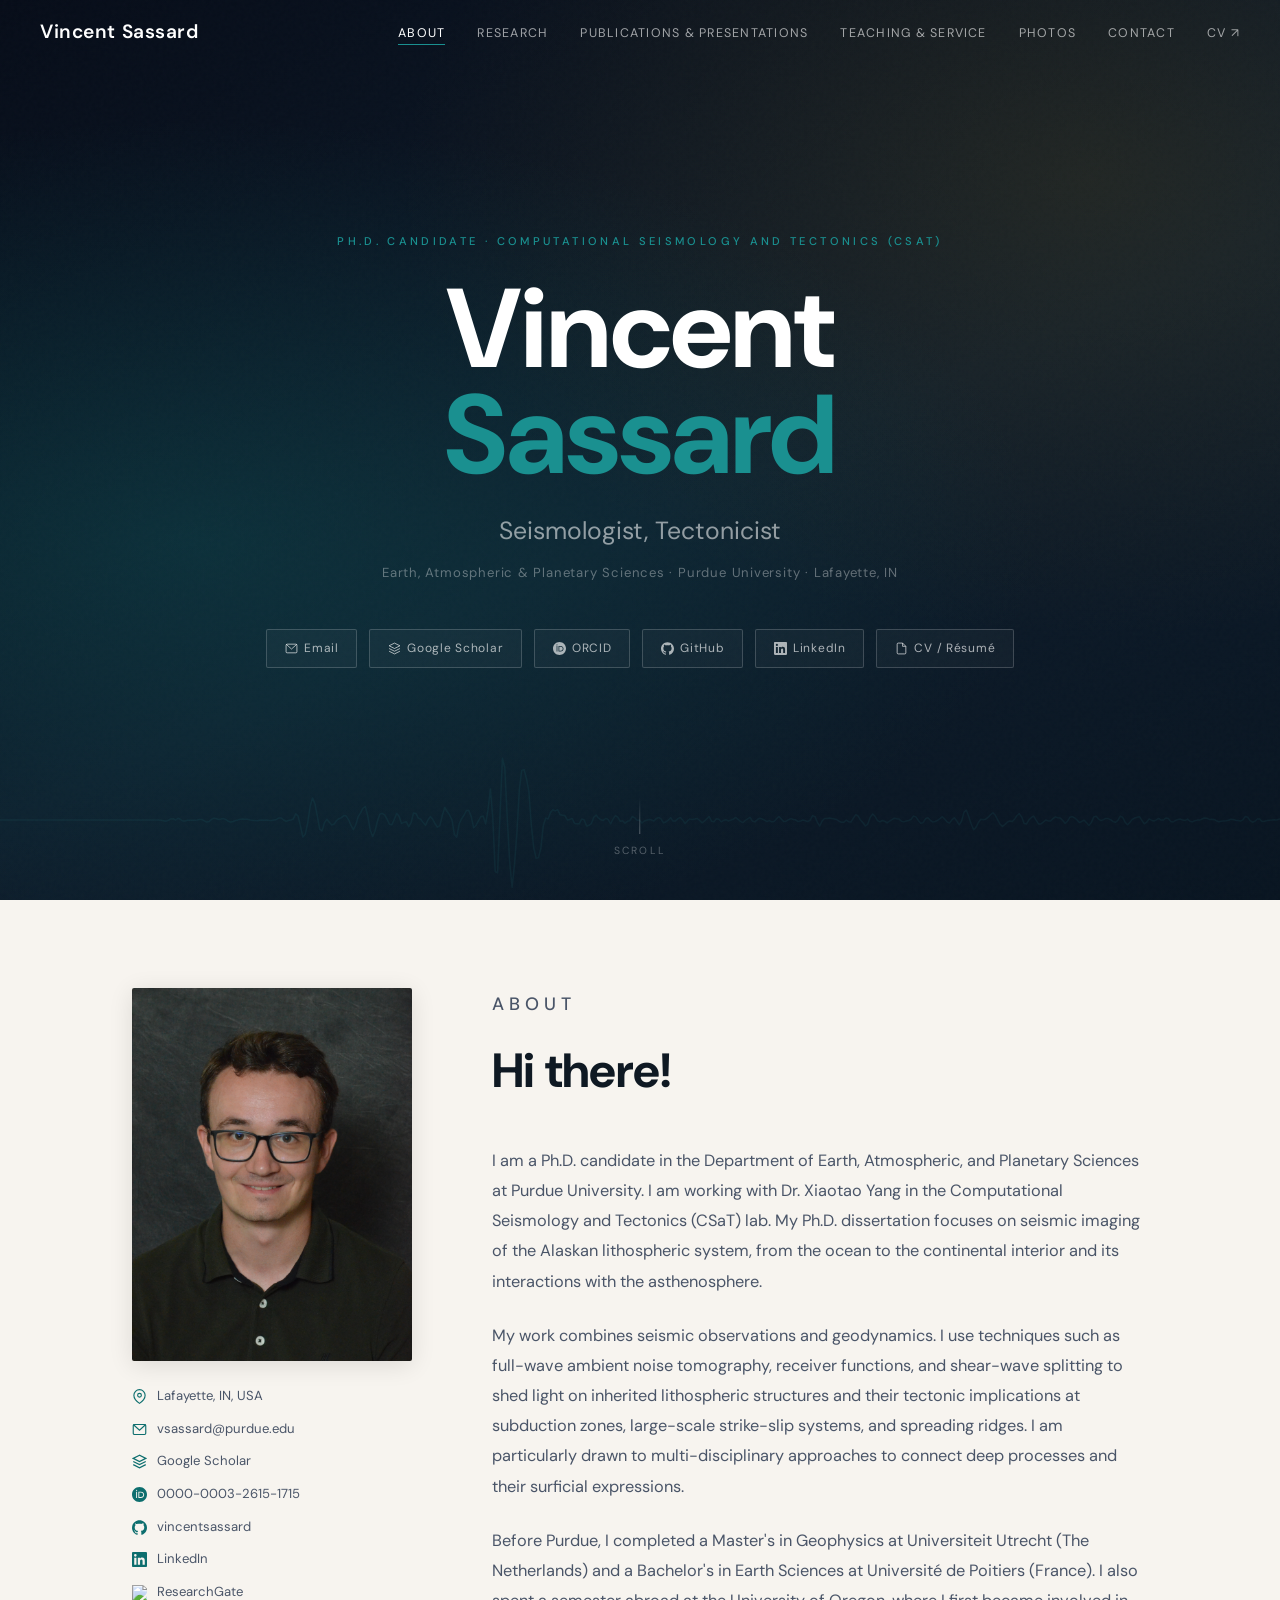
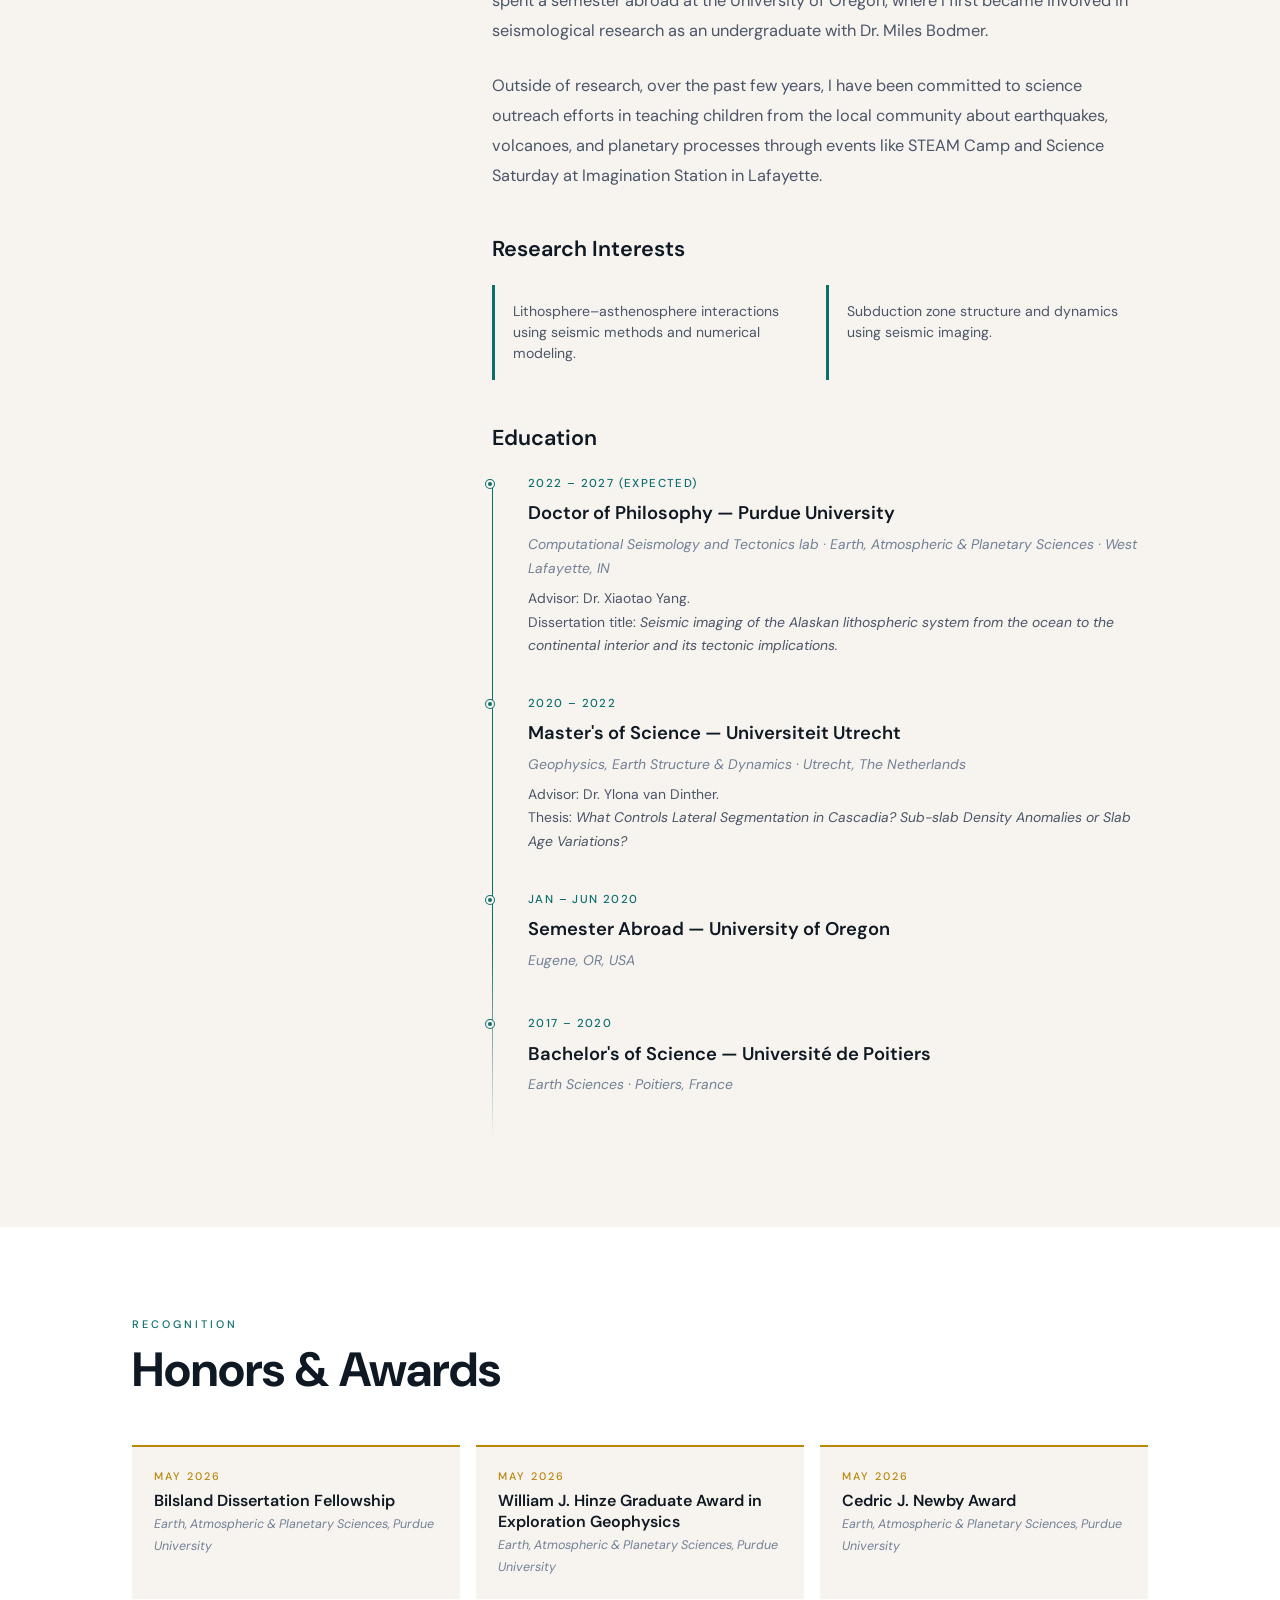
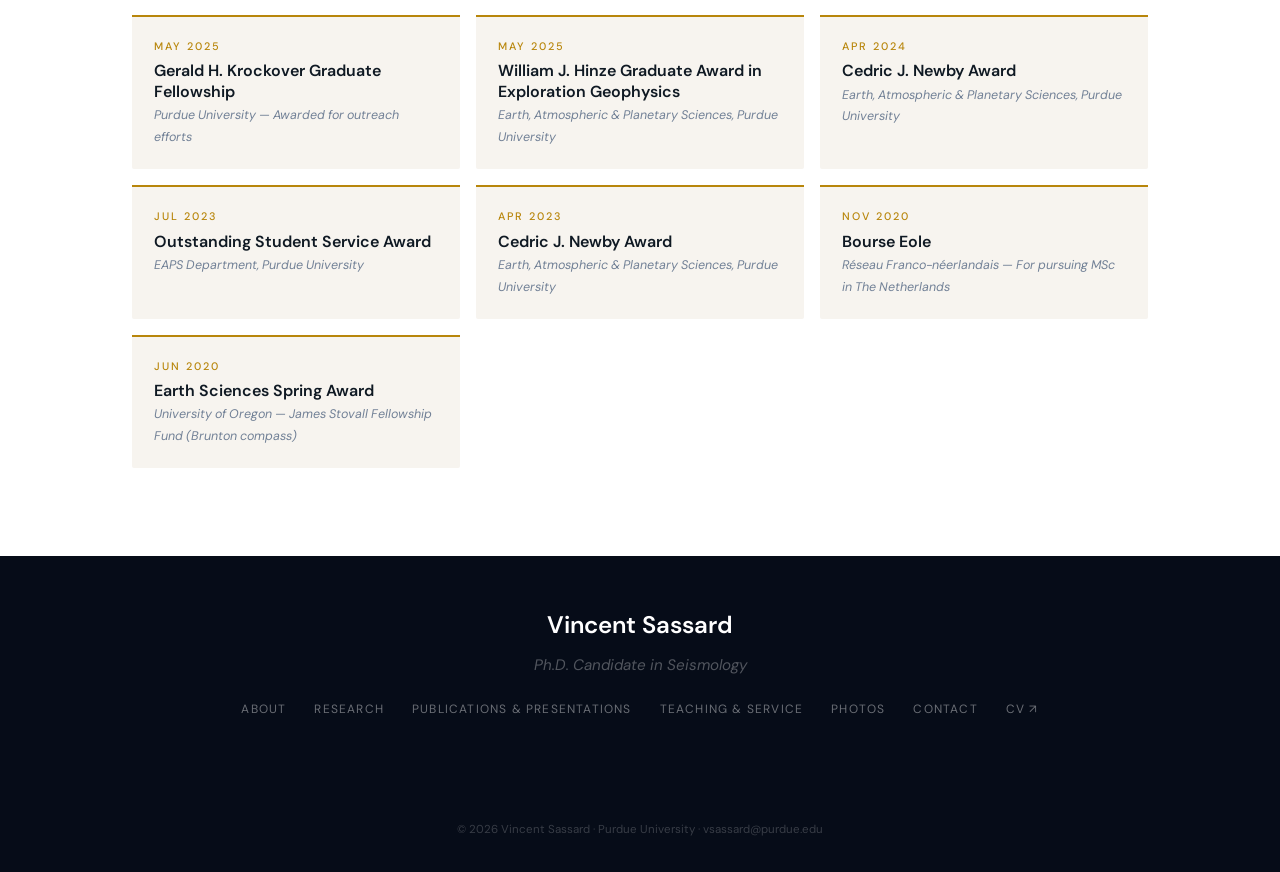
==== commit a014159d: "Change stroke color of SVG hero wave" ====
--- a/index.html
+++ b/index.html
@@ -21,7 +21,7 @@
       <li><a href="teaching.html">Teaching &amp; Service</a></li>
       <li><a href="photos.html">Photos</a></li>
       <li><a href="contact.html">Contact</a></li>
-      <li><a href="Vincent_SASSARD_CV_2026-05-25.pdf" target="_blank">CV ↗</a></li>
+      <li><a href="Vincent_SASSARD_CV_2026-06-08.pdf" target="_blank">CV ↗</a></li>
     </ul>
     <button class="nav-toggle" id="nav-toggle" aria-label="Toggle navigation">
       <span></span><span></span><span></span>
@@ -37,7 +37,7 @@
     <svg class="hero-wave" viewBox="0 0 1440 160" preserveAspectRatio="none" aria-hidden="true">
       <!-- 2011 Tohoku earthquake (Mw 9.1) — IU.ANMO LHZ, bandpass 50–300 s -->
       <path d="M 0.0,80.0 L 2.4,80.0 L 4.8,80.0 L 7.2,80.0 L 9.6,80.0 L 12.0,80.0 L 14.4,80.0 L 16.8,80.0 L 19.2,80.0 L 21.6,80.0 L 24.0,80.0 L 26.4,80.0 L 28.8,80.0 L 31.3,80.0 L 33.7,80.0 L 36.1,80.0 L 38.5,80.0 L 40.9,80.0 L 43.3,80.0 L 45.7,80.0 L 48.1,80.0 L 50.5,80.0 L 52.9,80.0 L 55.3,80.0 L 57.7,80.0 L 60.1,80.0 L 62.5,80.0 L 64.9,80.0 L 67.3,80.0 L 69.7,80.0 L 72.1,80.0 L 74.5,80.0 L 76.9,80.0 L 79.3,80.0 L 81.7,80.0 L 84.1,80.0 L 86.5,80.0 L 88.9,80.0 L 91.4,80.0 L 93.8,80.0 L 96.2,80.0 L 98.6,80.0 L 101.0,80.0 L 103.4,80.0 L 105.8,80.0 L 108.2,80.0 L 110.6,80.0 L 113.0,80.0 L 115.4,80.0 L 117.8,80.0 L 120.2,80.0 L 122.6,80.0 L 125.0,80.0 L 127.4,80.0 L 129.8,80.0 L 132.2,80.0 L 134.6,80.0 L 137.0,80.0 L 139.4,80.0 L 141.8,80.0 L 144.2,80.0 L 146.6,80.0 L 149.0,80.0 L 151.5,80.0 L 153.9,80.0 L 156.3,80.0 L 158.7,80.0 L 161.1,80.2 L 163.5,80.7 L 165.9,81.2 L 168.3,80.3 L 170.7,78.9 L 173.1,78.7 L 175.5,80.1 L 177.9,78.3 L 180.3,79.3 L 182.7,81.0 L 185.1,81.1 L 187.5,80.2 L 189.9,80.2 L 192.3,80.3 L 194.7,80.2 L 197.1,79.9 L 199.5,79.4 L 201.9,79.5 L 204.3,80.8 L 206.7,82.1 L 209.1,81.5 L 211.6,79.3 L 214.0,78.1 L 216.4,78.8 L 218.8,79.5 L 221.2,79.1 L 223.6,78.6 L 226.0,79.6 L 228.4,81.4 L 230.8,82.0 L 233.2,81.5 L 235.6,80.5 L 238.0,79.9 L 240.4,79.2 L 242.8,79.1 L 245.2,79.2 L 247.6,79.3 L 250.0,80.0 L 252.4,80.3 L 254.8,80.5 L 257.2,80.7 L 259.6,80.2 L 262.0,80.1 L 264.4,80.3 L 266.8,80.1 L 269.2,80.4 L 271.7,80.6 L 274.1,80.0 L 276.5,79.4 L 278.9,78.0 L 281.3,78.0 L 283.7,80.0 L 286.1,81.4 L 288.5,80.5 L 290.9,80.0 L 293.3,79.0 L 295.7,73.9 L 298.1,76.1 L 300.5,86.1 L 302.9,97.1 L 305.3,94.1 L 307.7,83.0 L 310.1,66.6 L 312.5,57.9 L 314.9,63.6 L 317.3,75.8 L 319.7,89.2 L 322.1,90.9 L 324.5,82.6 L 326.9,79.2 L 329.3,82.3 L 331.8,85.0 L 334.2,84.0 L 336.6,80.5 L 339.0,78.7 L 341.4,77.6 L 343.8,75.6 L 346.2,76.1 L 348.6,79.8 L 351.0,85.4 L 353.4,89.7 L 355.8,84.9 L 358.2,76.7 L 360.6,72.8 L 363.0,68.2 L 365.4,66.6 L 367.8,76.2 L 370.2,90.0 L 372.6,96.6 L 375.0,91.2 L 377.4,81.3 L 379.8,74.2 L 382.2,73.4 L 384.6,74.9 L 387.0,79.0 L 389.4,84.2 L 391.9,84.8 L 394.3,79.3 L 396.7,73.4 L 399.1,76.3 L 401.5,83.4 L 403.9,82.4 L 406.3,81.7 L 408.7,86.6 L 411.1,82.7 L 413.5,72.9 L 415.9,73.4 L 418.3,78.1 L 420.7,79.2 L 423.1,82.6 L 425.5,85.2 L 427.9,80.0 L 430.3,76.6 L 432.7,79.2 L 435.1,83.8 L 437.5,87.2 L 439.9,85.7 L 442.3,75.4 L 444.7,67.5 L 447.1,71.5 L 449.5,74.8 L 452.0,79.9 L 454.4,94.6 L 456.8,97.2 L 459.2,83.8 L 461.6,78.8 L 464.0,75.1 L 466.4,70.5 L 468.8,70.5 L 471.2,76.4 L 473.6,87.7 L 476.0,85.5 L 478.4,80.9 L 480.8,76.7 L 483.2,76.0 L 485.6,84.0 L 488.0,69.9 L 490.4,48.9 L 492.8,78.3 L 495.2,131.5 L 497.6,132.9 L 500.0,75.6 L 502.4,18.3 L 504.8,27.9 L 507.2,77.0 L 509.6,120.9 L 512.1,147.2 L 514.5,124.6 L 516.9,92.9 L 519.3,50.2 L 521.7,30.4 L 524.1,29.6 L 526.5,38.8 L 528.9,51.6 L 531.3,84.7 L 533.7,107.3 L 536.1,118.4 L 538.5,117.6 L 540.9,108.1 L 543.3,85.7 L 545.7,77.9 L 548.1,79.0 L 550.5,72.5 L 552.9,69.8 L 555.3,70.9 L 557.7,69.7 L 560.1,74.7 L 562.5,75.3 L 564.9,75.6 L 567.3,79.9 L 569.7,79.4 L 572.2,78.4 L 574.6,83.6 L 577.0,83.7 L 579.4,83.7 L 581.8,78.9 L 584.2,79.9 L 586.6,86.0 L 589.0,85.3 L 591.4,83.6 L 593.8,77.3 L 596.2,75.1 L 598.6,78.2 L 601.0,79.8 L 603.4,80.4 L 605.8,78.3 L 608.2,79.6 L 610.6,83.9 L 613.0,79.2 L 615.4,75.7 L 617.8,77.1 L 620.2,81.4 L 622.6,80.7 L 625.0,83.1 L 627.4,81.3 L 629.8,80.6 L 632.3,76.5 L 634.7,77.8 L 637.1,80.2 L 639.5,80.2 L 641.9,83.0 L 644.3,81.0 L 646.7,80.2 L 649.1,79.5 L 651.5,79.9 L 653.9,81.0 L 656.3,78.6 L 658.7,77.4 L 661.1,79.0 L 663.5,82.8 L 665.9,82.0 L 668.3,80.1 L 670.7,77.7 L 673.1,81.1 L 675.5,80.9 L 677.9,78.6 L 680.3,77.4 L 682.7,80.1 L 685.1,83.5 L 687.5,80.9 L 689.9,78.9 L 692.4,79.6 L 694.8,79.1 L 697.2,78.5 L 699.6,80.4 L 702.0,82.8 L 704.4,81.2 L 706.8,78.7 L 709.2,76.6 L 711.6,81.3 L 714.0,81.8 L 716.4,78.8 L 718.8,79.2 L 721.2,81.8 L 723.6,80.4 L 726.0,79.7 L 728.4,81.0 L 730.8,80.1 L 733.2,79.3 L 735.6,77.4 L 738.0,79.3 L 740.4,81.4 L 742.8,82.6 L 745.2,80.5 L 747.6,78.9 L 750.1,77.3 L 752.5,81.1 L 754.9,81.9 L 757.3,79.7 L 759.7,78.2 L 762.1,79.0 L 764.5,80.1 L 766.9,81.6 L 769.3,80.6 L 771.7,81.8 L 774.1,81.4 L 776.5,78.7 L 778.9,76.5 L 781.3,79.0 L 783.7,81.6 L 786.1,81.2 L 788.5,79.7 L 790.9,78.6 L 793.3,79.5 L 795.7,79.8 L 798.1,81.6 L 800.5,81.1 L 802.9,80.0 L 805.3,80.8 L 807.7,81.6 L 810.2,80.1 L 812.6,75.6 L 815.0,76.6 L 817.4,82.3 L 819.8,86.0 L 822.2,80.8 L 824.6,78.5 L 827.0,78.5 L 829.4,78.1 L 831.8,78.5 L 834.2,78.9 L 836.6,79.5 L 839.0,81.2 L 841.4,82.2 L 843.8,82.3 L 846.2,80.1 L 848.6,81.7 L 851.0,82.0 L 853.4,78.2 L 855.8,74.7 L 858.2,76.2 L 860.6,80.3 L 863.0,82.7 L 865.4,86.0 L 867.8,84.1 L 870.3,77.1 L 872.7,74.0 L 875.1,76.4 L 877.5,80.7 L 879.9,81.9 L 882.3,80.5 L 884.7,81.2 L 887.1,82.9 L 889.5,81.1 L 891.9,79.7 L 894.3,78.2 L 896.7,78.7 L 899.1,79.1 L 901.5,81.2 L 903.9,81.9 L 906.3,81.0 L 908.7,80.5 L 911.1,79.3 L 913.5,76.1 L 915.9,76.9 L 918.3,80.4 L 920.7,83.3 L 923.1,82.6 L 925.5,78.8 L 927.9,77.8 L 930.4,80.3 L 932.8,82.1 L 935.2,81.5 L 937.6,80.4 L 940.0,78.6 L 942.4,76.7 L 944.8,79.3 L 947.2,82.0 L 949.6,83.1 L 952.0,79.7 L 954.4,77.9 L 956.8,81.0 L 959.2,84.8 L 961.6,81.0 L 964.0,72.1 L 966.4,70.2 L 968.8,76.8 L 971.2,84.0 L 973.6,89.7 L 976.0,87.4 L 978.4,82.5 L 980.8,79.2 L 983.2,79.7 L 985.6,79.2 L 988.0,77.4 L 990.5,74.8 L 992.9,72.7 L 995.3,75.3 L 997.7,79.9 L 1000.1,84.3 L 1002.5,86.4 L 1004.9,84.5 L 1007.3,82.2 L 1009.7,81.0 L 1012.1,81.6 L 1014.5,79.3 L 1016.9,75.7 L 1019.3,73.6 L 1021.7,77.1 L 1024.1,83.5 L 1026.5,84.0 L 1028.9,79.9 L 1031.3,77.4 L 1033.7,76.1 L 1036.1,80.2 L 1038.5,83.9 L 1040.9,83.9 L 1043.3,82.1 L 1045.7,80.0 L 1048.1,80.9 L 1050.6,81.1 L 1053.0,78.6 L 1055.4,76.9 L 1057.8,77.7 L 1060.2,78.0 L 1062.6,80.3 L 1065.0,83.3 L 1067.4,81.4 L 1069.8,77.3 L 1072.2,76.6 L 1074.6,77.8 L 1077.0,79.9 L 1079.4,82.6 L 1081.8,81.3 L 1084.2,80.3 L 1086.6,82.8 L 1089.0,85.4 L 1091.4,82.4 L 1093.8,76.9 L 1096.2,76.2 L 1098.6,79.1 L 1101.0,80.6 L 1103.4,79.6 L 1105.8,78.4 L 1108.2,78.6 L 1110.7,79.7 L 1113.1,81.6 L 1115.5,82.3 L 1117.9,80.3 L 1120.3,76.1 L 1122.7,77.3 L 1125.1,82.2 L 1127.5,84.8 L 1129.9,82.4 L 1132.3,79.4 L 1134.7,78.0 L 1137.1,77.2 L 1139.5,76.7 L 1141.9,80.3 L 1144.3,83.8 L 1146.7,82.1 L 1149.1,78.9 L 1151.5,80.2 L 1153.9,81.0 L 1156.3,79.8 L 1158.7,78.4 L 1161.1,80.1 L 1163.5,80.0 L 1165.9,78.0 L 1168.3,78.6 L 1170.8,81.5 L 1173.2,82.0 L 1175.6,80.4 L 1178.0,79.5 L 1180.4,79.1 L 1182.8,80.1 L 1185.2,80.4 L 1187.6,79.1 L 1190.0,81.2 L 1192.4,81.9 L 1194.8,80.8 L 1197.2,80.1 L 1199.6,80.1 L 1202.0,79.0 L 1204.4,78.0 L 1206.8,78.2 L 1209.2,79.4 L 1211.6,79.2 L 1214.0,79.4 L 1216.4,80.7 L 1218.8,81.7 L 1221.2,81.3 L 1223.6,80.9 L 1226.0,80.8 L 1228.4,80.3 L 1230.9,79.3 L 1233.3,79.5 L 1235.7,80.2 L 1238.1,80.5 L 1240.5,81.1 L 1242.9,79.8 L 1245.3,76.5 L 1247.7,77.3 L 1250.1,80.6 L 1252.5,82.2 L 1254.9,81.2 L 1257.3,79.0 L 1259.7,79.0 L 1262.1,81.6 L 1264.5,81.3 L 1266.9,80.6 L 1269.3,80.2 L 1271.7,80.0 L 1274.1,79.7 L 1276.5,80.0 L 1278.9,79.2 L 1281.3,78.9 L 1283.7,78.3 L 1286.1,80.6 L 1288.5,82.6 L 1291.0,82.2 L 1293.4,78.8 L 1295.8,76.9 L 1298.2,77.2 L 1300.6,79.0 L 1303.0,81.2 L 1305.4,84.9 L 1307.8,84.2 L 1310.2,80.3 L 1312.6,76.9 L 1315.0,76.1 L 1317.4,78.2 L 1319.8,80.3 L 1322.2,81.8 L 1324.6,81.9 L 1327.0,81.2 L 1329.4,80.0 L 1331.8,80.1 L 1334.2,78.8 L 1336.6,78.5 L 1339.0,78.7 L 1341.4,80.9 L 1343.8,81.8 L 1346.2,80.1 L 1348.6,79.7 L 1351.1,79.5 L 1353.5,78.8 L 1355.9,78.8 L 1358.3,79.9 L 1360.7,82.0 L 1363.1,82.6 L 1365.5,81.7 L 1367.9,80.0 L 1370.3,78.0 L 1372.7,78.3 L 1375.1,79.4 L 1377.5,80.9 L 1379.9,81.0 L 1382.3,80.3 L 1384.7,79.1 L 1387.1,80.1 L 1389.5,79.5 L 1391.9,78.2 L 1394.3,78.4 L 1396.7,78.5 L 1399.1,79.9 L 1401.5,82.1 L 1403.9,83.8 L 1406.3,81.7 L 1408.7,79.8 L 1411.2,79.9 L 1413.6,82.0 L 1416.0,81.1 L 1418.4,78.0 L 1420.8,75.0 L 1423.2,76.2 L 1425.6,79.5 L 1428.0,82.7 L 1430.4,83.0 L 1432.8,80.9 L 1435.2,79.5 L 1437.6,79.7 L 1440.0,80.0"
-            fill="none" stroke="rgba(26,144,144,0.55)" stroke-width="1.5"
+            fill="none" stroke="rgba(46,164,164,0.70)" stroke-width="1.5"
             stroke-linecap="round" stroke-linejoin="round"/>
     </svg>
 
@@ -67,7 +67,7 @@
           <svg width="13" height="13" fill="currentColor" viewBox="0 0 24 24"><path d="M20.447 20.452h-3.554v-5.569c0-1.328-.027-3.037-1.852-3.037-1.853 0-2.136 1.445-2.136 2.939v5.667H9.351V9h3.414v1.561h.046c.477-.9 1.637-1.85 3.37-1.85 3.601 0 4.267 2.37 4.267 5.455v6.286zM5.337 7.433a2.062 2.062 0 0 1-2.063-2.065 2.064 2.064 0 1 1 2.063 2.065zm1.782 13.019H3.555V9h3.564v11.452zM22.225 0H1.771C.792 0 0 .774 0 1.729v20.542C0 23.227.792 24 1.771 24h20.451C23.2 24 24 23.227 24 22.271V1.729C24 .774 23.2 0 22.222 0h.003z"/></svg>
           LinkedIn
         </a>
-        <a class="hero-link" href="Vincent_SASSARD_CV_2026-05-25.pdf" target="_blank">
+        <a class="hero-link" href="Vincent_SASSARD_CV_2026-06-08.pdf" target="_blank">
           <svg width="13" height="13" fill="none" stroke="currentColor" stroke-width="1.8" viewBox="0 0 24 24"><path d="M14 2H6a2 2 0 0 0-2 2v16a2 2 0 0 0 2 2h12a2 2 0 0 0 2-2V8z"/><polyline points="14,2 14,8 20,8"/></svg>
           CV / Résumé
         </a>
@@ -230,7 +230,7 @@
         <a href="teaching.html">Teaching &amp; Service</a>
         <a href="photos.html">Photos</a>
         <a href="contact.html">Contact</a>
-        <a href="Vincent_SASSARD_CV_2026-05-25.pdf" target="_blank">CV ↗</a>
+        <a href="Vincent_SASSARD_CV_2026-06-08.pdf" target="_blank">CV ↗</a>
       </nav>
       <div class="footer-widgets">
         <!-- ============================================================
@@ -257,5 +257,6 @@
   </footer>
 
   <script src="script.js"></script>
+  <!-- Cloudflare Web Analytics --><script defer src='https://static.cloudflareinsights.com/beacon.min.js' data-cf-beacon='{"token": "3e000115a0fe47f391c403adfb95081b"}'></script><!-- End Cloudflare Web Analytics -->
 </body>
 </html>
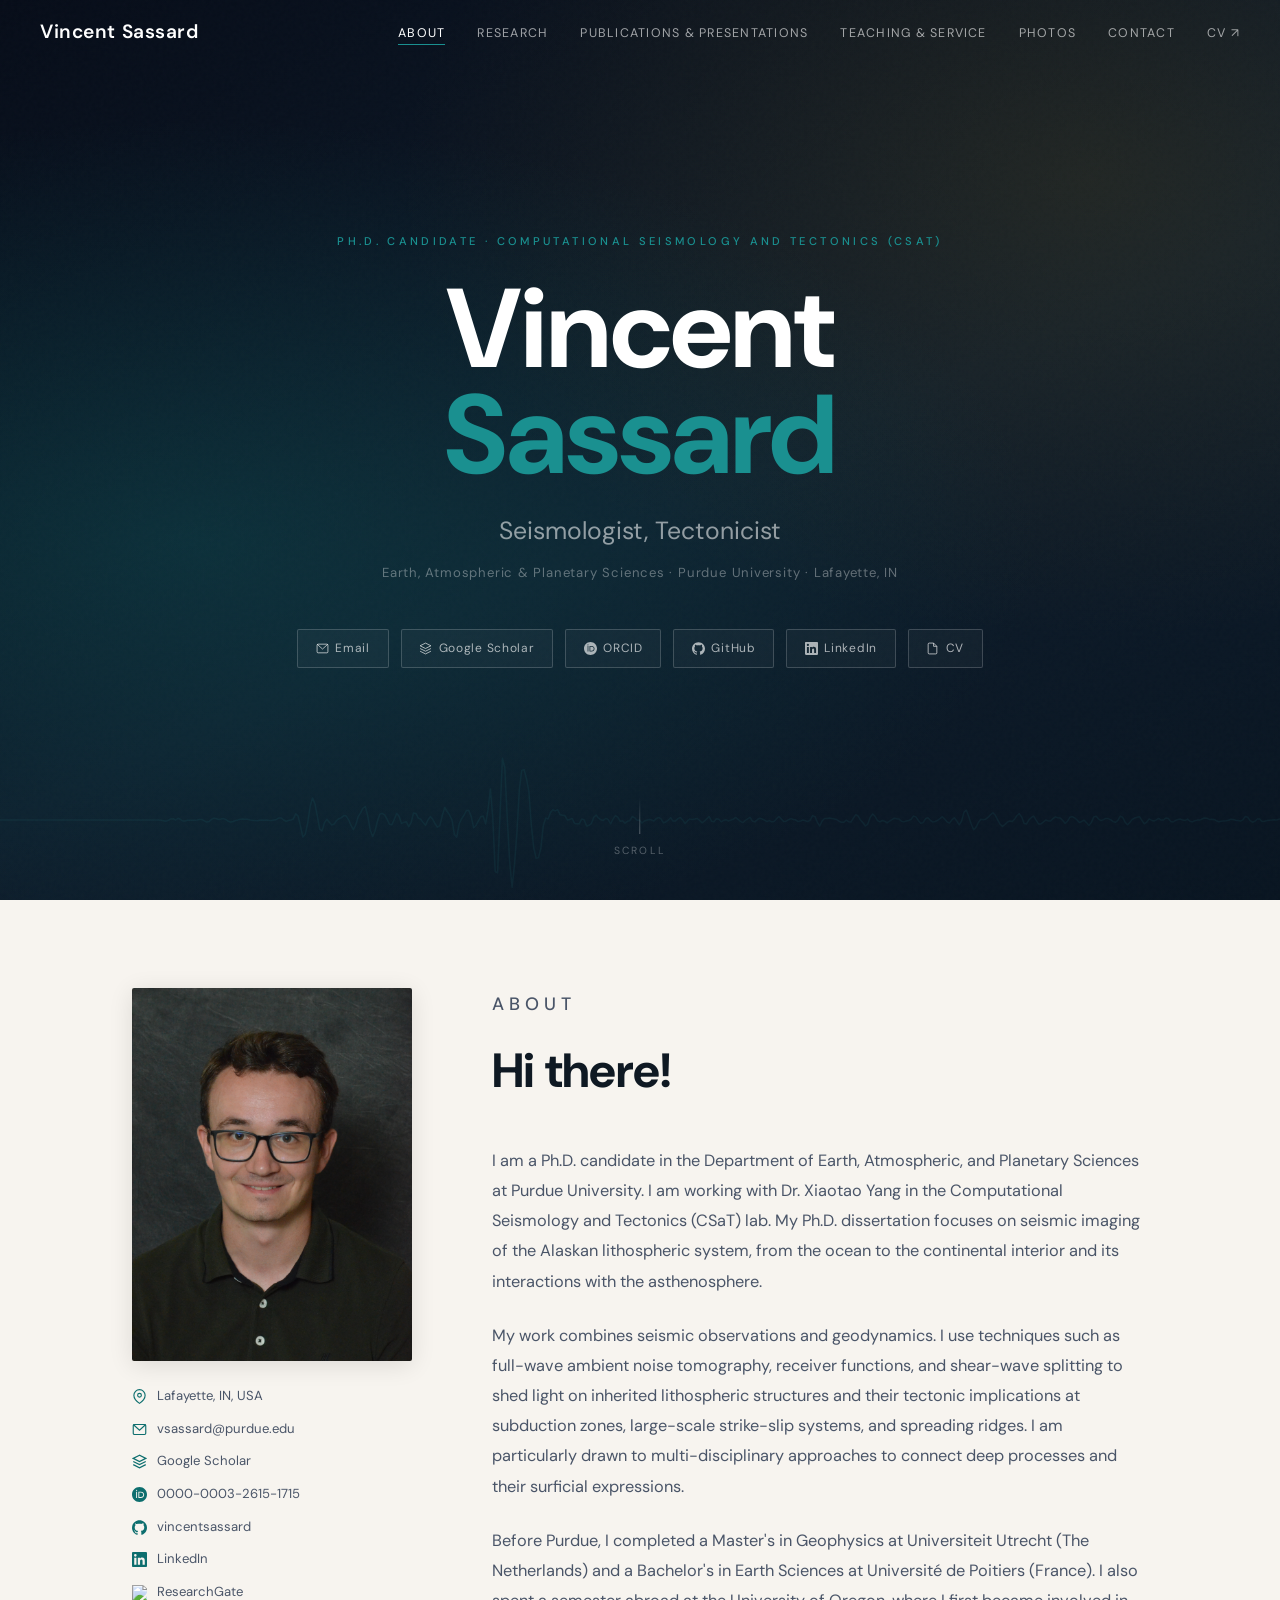
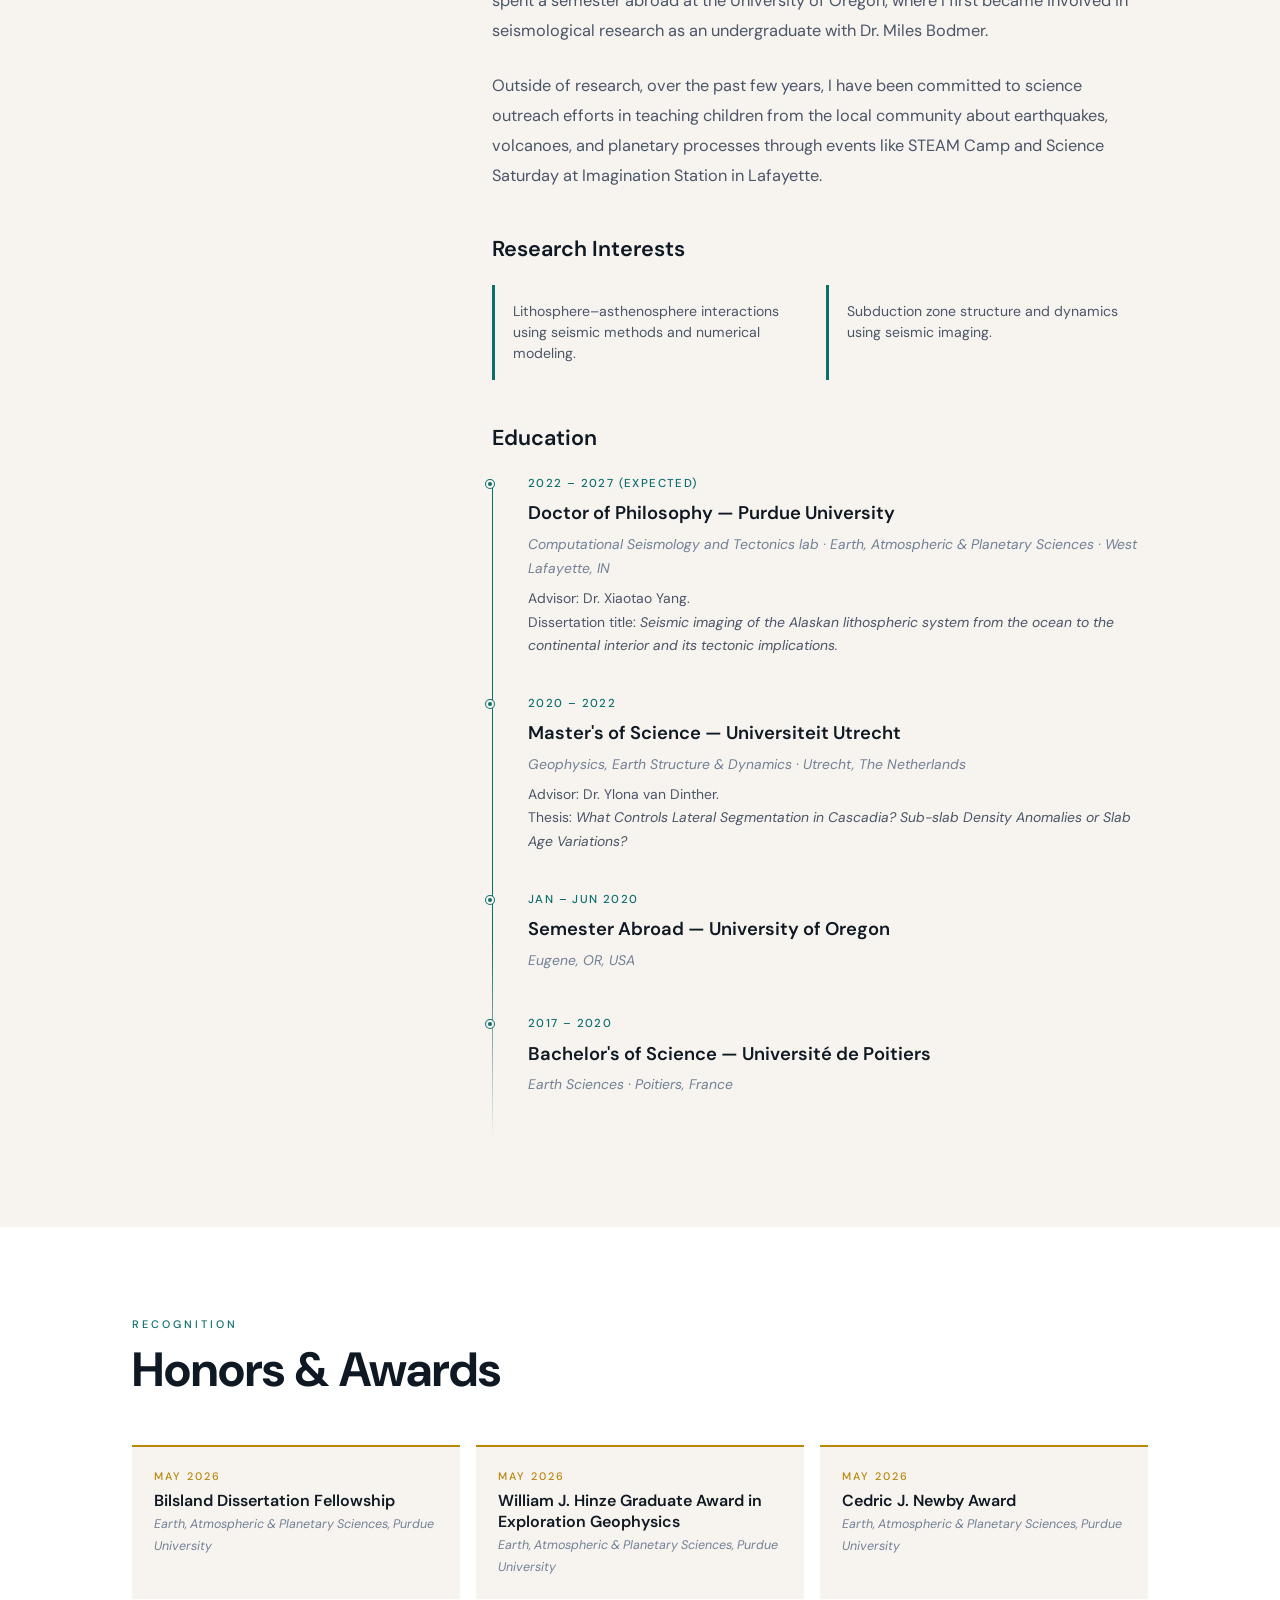
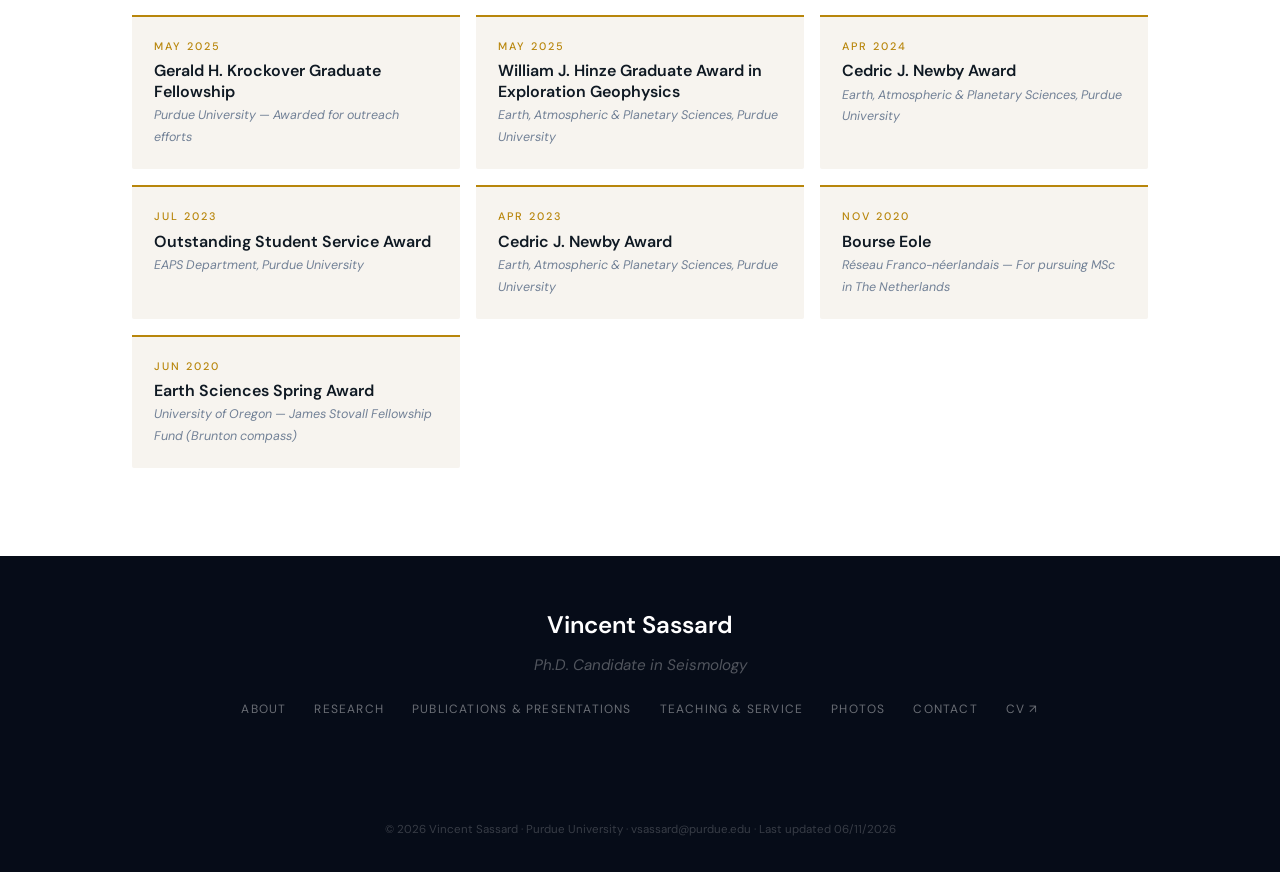
==== commit db1610f0: "Modify footer with last updated date Updated footer to include last updated date." ====
--- a/index.html
+++ b/index.html
@@ -69,7 +69,7 @@
         </a>
         <a class="hero-link" href="Vincent_SASSARD_CV_2026-06-08.pdf" target="_blank">
           <svg width="13" height="13" fill="none" stroke="currentColor" stroke-width="1.8" viewBox="0 0 24 24"><path d="M14 2H6a2 2 0 0 0-2 2v16a2 2 0 0 0 2 2h12a2 2 0 0 0 2-2V8z"/><polyline points="14,2 14,8 20,8"/></svg>
-          CV / Résumé
+          CV
         </a>
       </div>
     </div>
@@ -252,7 +252,7 @@
         <!-- <script type="text/javascript" id="clustrmaps" src="//clustrmaps.com/map_v2.js?d=Yu6W9lMtIfMjENXnRZZmsLcAcYOQi7fjTSIpjfBtPPM&cl=ffffff&w=a"></script> -->
 
       </div>
-      <div class="footer-copy">© 2026 Vincent Sassard · Purdue University · vsassard@purdue.edu</div>
+      <div class="footer-copy">© 2026 Vincent Sassard · Purdue University · vsassard@purdue.edu · Last updated 06/11/2026</div>
     </div>
   </footer>
 
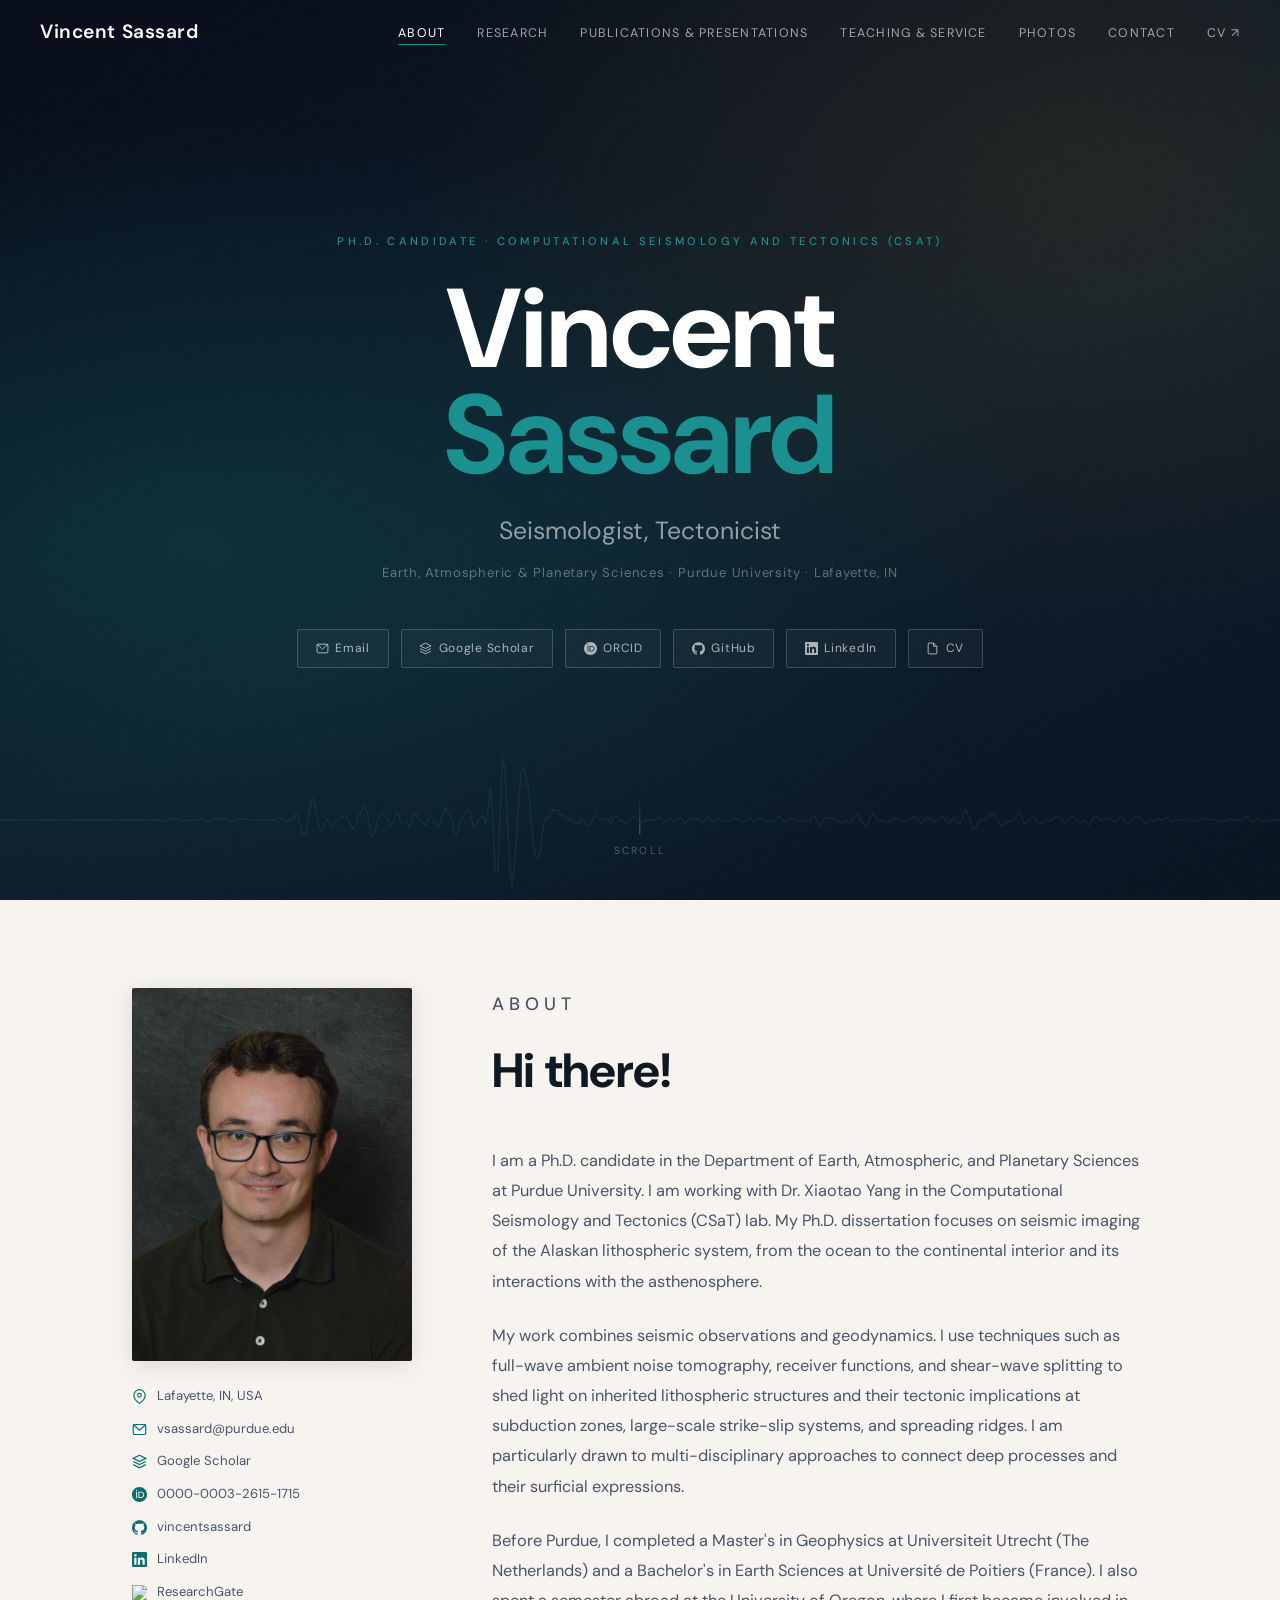
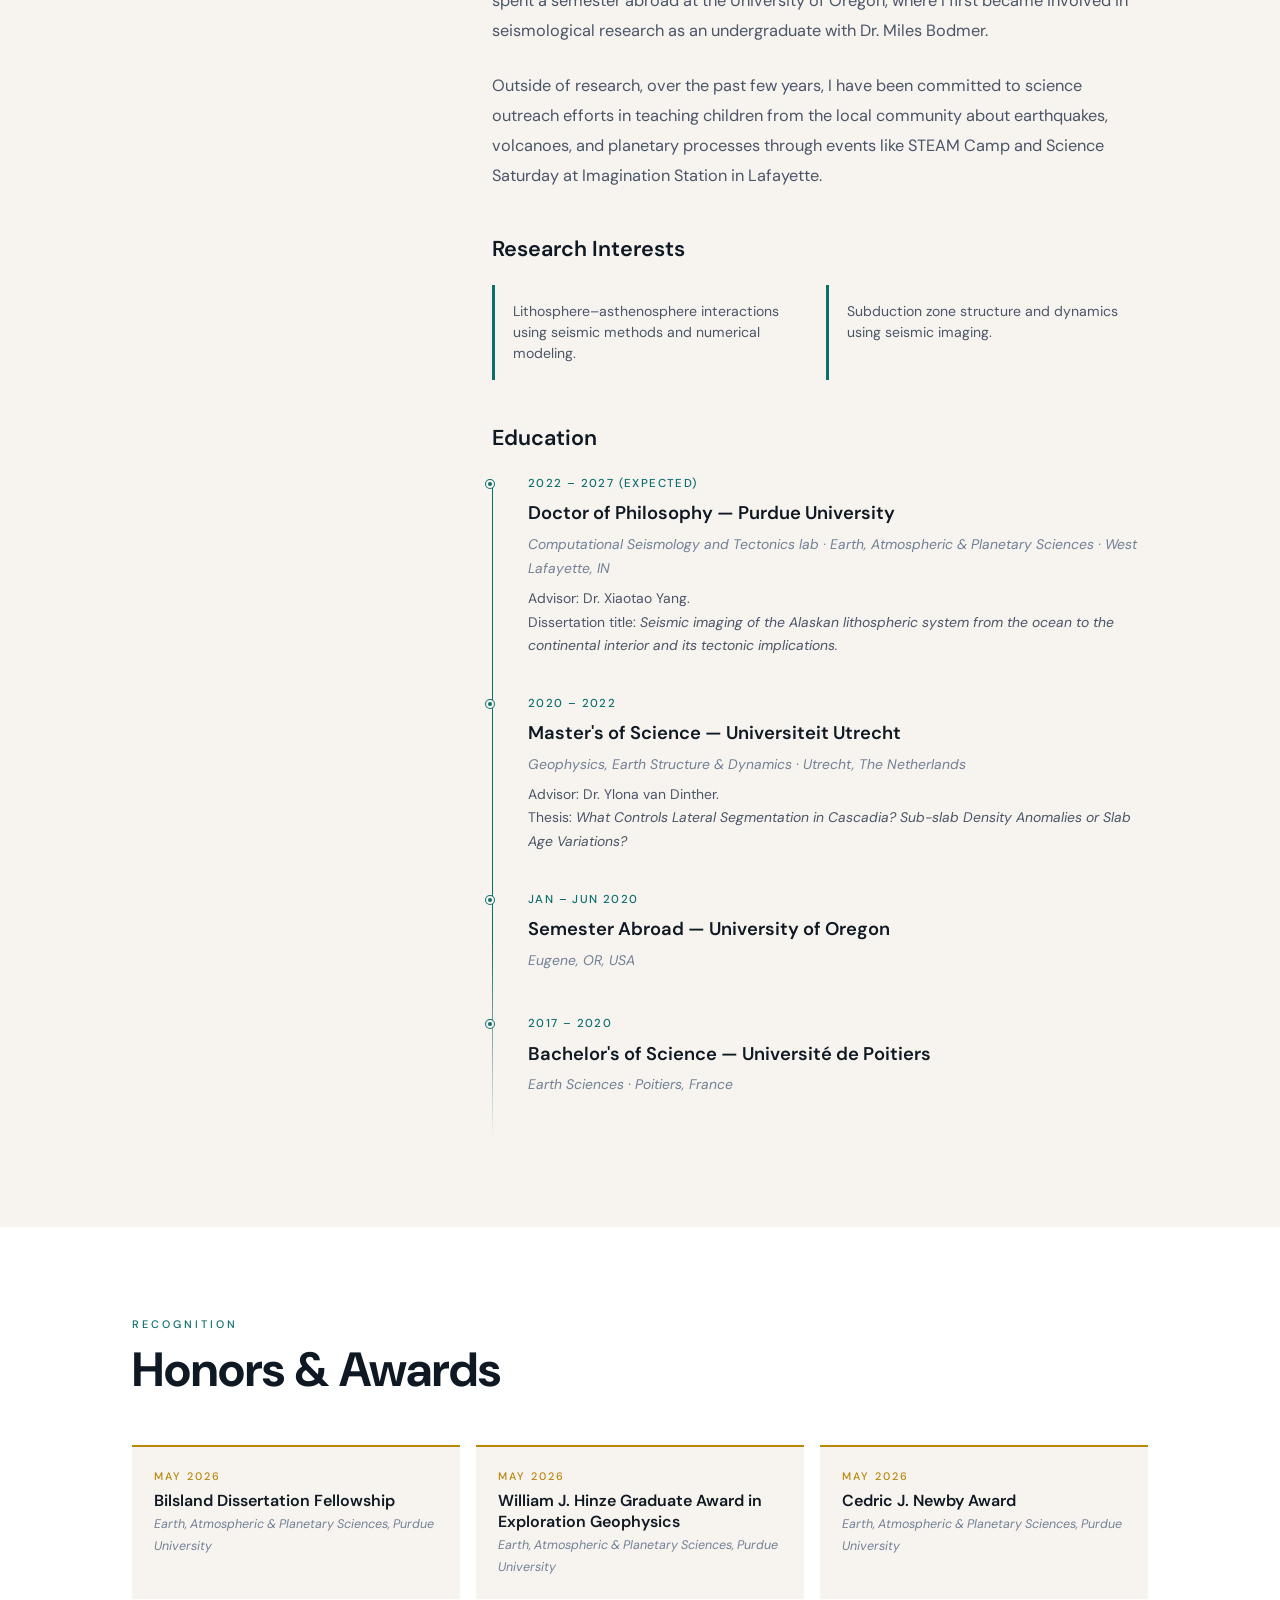
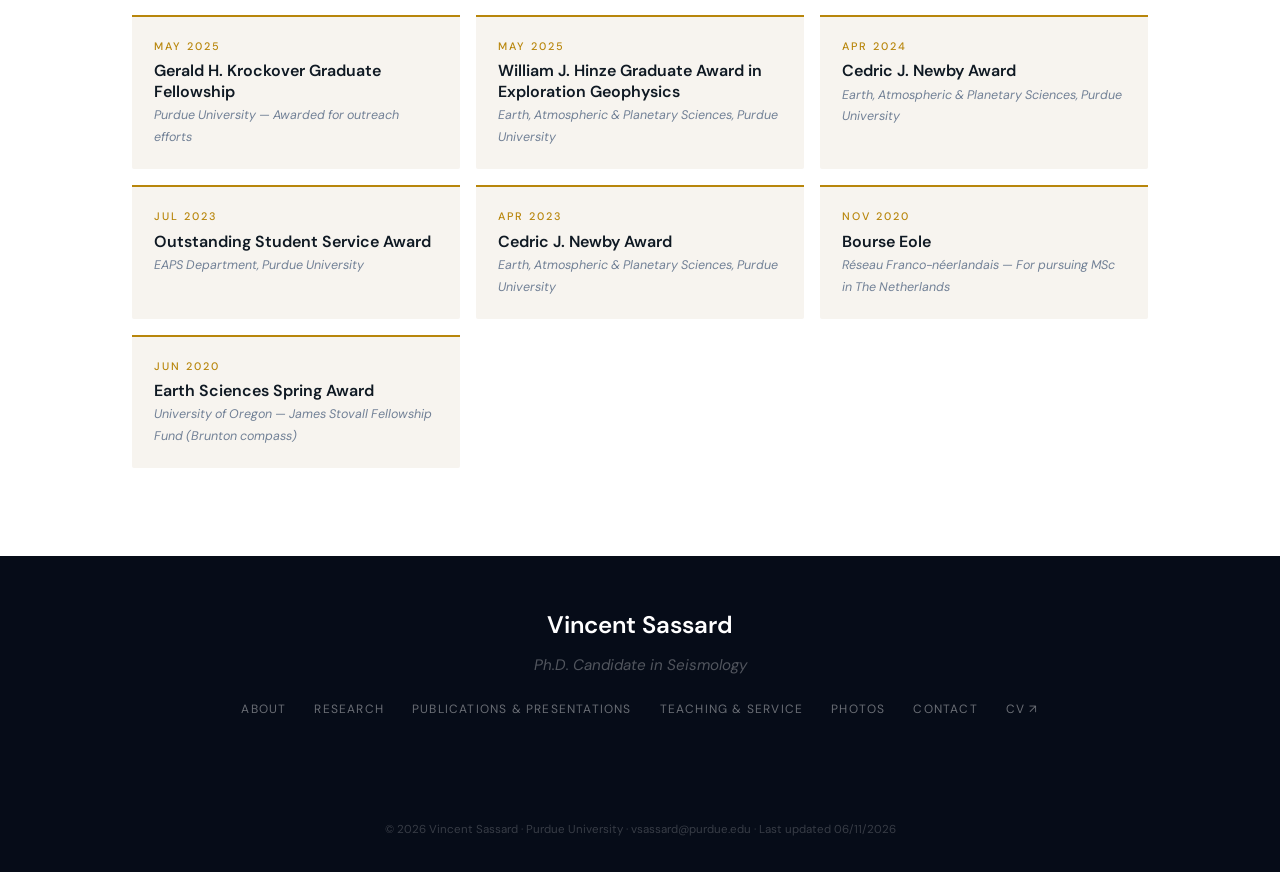
==== commit 984ca097: "Change stroke color of SVG path in index.html" ====
--- a/index.html
+++ b/index.html
@@ -37,7 +37,7 @@
     <svg class="hero-wave" viewBox="0 0 1440 160" preserveAspectRatio="none" aria-hidden="true">
       <!-- 2011 Tohoku earthquake (Mw 9.1) — IU.ANMO LHZ, bandpass 50–300 s -->
       <path d="M 0.0,80.0 L 2.4,80.0 L 4.8,80.0 L 7.2,80.0 L 9.6,80.0 L 12.0,80.0 L 14.4,80.0 L 16.8,80.0 L 19.2,80.0 L 21.6,80.0 L 24.0,80.0 L 26.4,80.0 L 28.8,80.0 L 31.3,80.0 L 33.7,80.0 L 36.1,80.0 L 38.5,80.0 L 40.9,80.0 L 43.3,80.0 L 45.7,80.0 L 48.1,80.0 L 50.5,80.0 L 52.9,80.0 L 55.3,80.0 L 57.7,80.0 L 60.1,80.0 L 62.5,80.0 L 64.9,80.0 L 67.3,80.0 L 69.7,80.0 L 72.1,80.0 L 74.5,80.0 L 76.9,80.0 L 79.3,80.0 L 81.7,80.0 L 84.1,80.0 L 86.5,80.0 L 88.9,80.0 L 91.4,80.0 L 93.8,80.0 L 96.2,80.0 L 98.6,80.0 L 101.0,80.0 L 103.4,80.0 L 105.8,80.0 L 108.2,80.0 L 110.6,80.0 L 113.0,80.0 L 115.4,80.0 L 117.8,80.0 L 120.2,80.0 L 122.6,80.0 L 125.0,80.0 L 127.4,80.0 L 129.8,80.0 L 132.2,80.0 L 134.6,80.0 L 137.0,80.0 L 139.4,80.0 L 141.8,80.0 L 144.2,80.0 L 146.6,80.0 L 149.0,80.0 L 151.5,80.0 L 153.9,80.0 L 156.3,80.0 L 158.7,80.0 L 161.1,80.2 L 163.5,80.7 L 165.9,81.2 L 168.3,80.3 L 170.7,78.9 L 173.1,78.7 L 175.5,80.1 L 177.9,78.3 L 180.3,79.3 L 182.7,81.0 L 185.1,81.1 L 187.5,80.2 L 189.9,80.2 L 192.3,80.3 L 194.7,80.2 L 197.1,79.9 L 199.5,79.4 L 201.9,79.5 L 204.3,80.8 L 206.7,82.1 L 209.1,81.5 L 211.6,79.3 L 214.0,78.1 L 216.4,78.8 L 218.8,79.5 L 221.2,79.1 L 223.6,78.6 L 226.0,79.6 L 228.4,81.4 L 230.8,82.0 L 233.2,81.5 L 235.6,80.5 L 238.0,79.9 L 240.4,79.2 L 242.8,79.1 L 245.2,79.2 L 247.6,79.3 L 250.0,80.0 L 252.4,80.3 L 254.8,80.5 L 257.2,80.7 L 259.6,80.2 L 262.0,80.1 L 264.4,80.3 L 266.8,80.1 L 269.2,80.4 L 271.7,80.6 L 274.1,80.0 L 276.5,79.4 L 278.9,78.0 L 281.3,78.0 L 283.7,80.0 L 286.1,81.4 L 288.5,80.5 L 290.9,80.0 L 293.3,79.0 L 295.7,73.9 L 298.1,76.1 L 300.5,86.1 L 302.9,97.1 L 305.3,94.1 L 307.7,83.0 L 310.1,66.6 L 312.5,57.9 L 314.9,63.6 L 317.3,75.8 L 319.7,89.2 L 322.1,90.9 L 324.5,82.6 L 326.9,79.2 L 329.3,82.3 L 331.8,85.0 L 334.2,84.0 L 336.6,80.5 L 339.0,78.7 L 341.4,77.6 L 343.8,75.6 L 346.2,76.1 L 348.6,79.8 L 351.0,85.4 L 353.4,89.7 L 355.8,84.9 L 358.2,76.7 L 360.6,72.8 L 363.0,68.2 L 365.4,66.6 L 367.8,76.2 L 370.2,90.0 L 372.6,96.6 L 375.0,91.2 L 377.4,81.3 L 379.8,74.2 L 382.2,73.4 L 384.6,74.9 L 387.0,79.0 L 389.4,84.2 L 391.9,84.8 L 394.3,79.3 L 396.7,73.4 L 399.1,76.3 L 401.5,83.4 L 403.9,82.4 L 406.3,81.7 L 408.7,86.6 L 411.1,82.7 L 413.5,72.9 L 415.9,73.4 L 418.3,78.1 L 420.7,79.2 L 423.1,82.6 L 425.5,85.2 L 427.9,80.0 L 430.3,76.6 L 432.7,79.2 L 435.1,83.8 L 437.5,87.2 L 439.9,85.7 L 442.3,75.4 L 444.7,67.5 L 447.1,71.5 L 449.5,74.8 L 452.0,79.9 L 454.4,94.6 L 456.8,97.2 L 459.2,83.8 L 461.6,78.8 L 464.0,75.1 L 466.4,70.5 L 468.8,70.5 L 471.2,76.4 L 473.6,87.7 L 476.0,85.5 L 478.4,80.9 L 480.8,76.7 L 483.2,76.0 L 485.6,84.0 L 488.0,69.9 L 490.4,48.9 L 492.8,78.3 L 495.2,131.5 L 497.6,132.9 L 500.0,75.6 L 502.4,18.3 L 504.8,27.9 L 507.2,77.0 L 509.6,120.9 L 512.1,147.2 L 514.5,124.6 L 516.9,92.9 L 519.3,50.2 L 521.7,30.4 L 524.1,29.6 L 526.5,38.8 L 528.9,51.6 L 531.3,84.7 L 533.7,107.3 L 536.1,118.4 L 538.5,117.6 L 540.9,108.1 L 543.3,85.7 L 545.7,77.9 L 548.1,79.0 L 550.5,72.5 L 552.9,69.8 L 555.3,70.9 L 557.7,69.7 L 560.1,74.7 L 562.5,75.3 L 564.9,75.6 L 567.3,79.9 L 569.7,79.4 L 572.2,78.4 L 574.6,83.6 L 577.0,83.7 L 579.4,83.7 L 581.8,78.9 L 584.2,79.9 L 586.6,86.0 L 589.0,85.3 L 591.4,83.6 L 593.8,77.3 L 596.2,75.1 L 598.6,78.2 L 601.0,79.8 L 603.4,80.4 L 605.8,78.3 L 608.2,79.6 L 610.6,83.9 L 613.0,79.2 L 615.4,75.7 L 617.8,77.1 L 620.2,81.4 L 622.6,80.7 L 625.0,83.1 L 627.4,81.3 L 629.8,80.6 L 632.3,76.5 L 634.7,77.8 L 637.1,80.2 L 639.5,80.2 L 641.9,83.0 L 644.3,81.0 L 646.7,80.2 L 649.1,79.5 L 651.5,79.9 L 653.9,81.0 L 656.3,78.6 L 658.7,77.4 L 661.1,79.0 L 663.5,82.8 L 665.9,82.0 L 668.3,80.1 L 670.7,77.7 L 673.1,81.1 L 675.5,80.9 L 677.9,78.6 L 680.3,77.4 L 682.7,80.1 L 685.1,83.5 L 687.5,80.9 L 689.9,78.9 L 692.4,79.6 L 694.8,79.1 L 697.2,78.5 L 699.6,80.4 L 702.0,82.8 L 704.4,81.2 L 706.8,78.7 L 709.2,76.6 L 711.6,81.3 L 714.0,81.8 L 716.4,78.8 L 718.8,79.2 L 721.2,81.8 L 723.6,80.4 L 726.0,79.7 L 728.4,81.0 L 730.8,80.1 L 733.2,79.3 L 735.6,77.4 L 738.0,79.3 L 740.4,81.4 L 742.8,82.6 L 745.2,80.5 L 747.6,78.9 L 750.1,77.3 L 752.5,81.1 L 754.9,81.9 L 757.3,79.7 L 759.7,78.2 L 762.1,79.0 L 764.5,80.1 L 766.9,81.6 L 769.3,80.6 L 771.7,81.8 L 774.1,81.4 L 776.5,78.7 L 778.9,76.5 L 781.3,79.0 L 783.7,81.6 L 786.1,81.2 L 788.5,79.7 L 790.9,78.6 L 793.3,79.5 L 795.7,79.8 L 798.1,81.6 L 800.5,81.1 L 802.9,80.0 L 805.3,80.8 L 807.7,81.6 L 810.2,80.1 L 812.6,75.6 L 815.0,76.6 L 817.4,82.3 L 819.8,86.0 L 822.2,80.8 L 824.6,78.5 L 827.0,78.5 L 829.4,78.1 L 831.8,78.5 L 834.2,78.9 L 836.6,79.5 L 839.0,81.2 L 841.4,82.2 L 843.8,82.3 L 846.2,80.1 L 848.6,81.7 L 851.0,82.0 L 853.4,78.2 L 855.8,74.7 L 858.2,76.2 L 860.6,80.3 L 863.0,82.7 L 865.4,86.0 L 867.8,84.1 L 870.3,77.1 L 872.7,74.0 L 875.1,76.4 L 877.5,80.7 L 879.9,81.9 L 882.3,80.5 L 884.7,81.2 L 887.1,82.9 L 889.5,81.1 L 891.9,79.7 L 894.3,78.2 L 896.7,78.7 L 899.1,79.1 L 901.5,81.2 L 903.9,81.9 L 906.3,81.0 L 908.7,80.5 L 911.1,79.3 L 913.5,76.1 L 915.9,76.9 L 918.3,80.4 L 920.7,83.3 L 923.1,82.6 L 925.5,78.8 L 927.9,77.8 L 930.4,80.3 L 932.8,82.1 L 935.2,81.5 L 937.6,80.4 L 940.0,78.6 L 942.4,76.7 L 944.8,79.3 L 947.2,82.0 L 949.6,83.1 L 952.0,79.7 L 954.4,77.9 L 956.8,81.0 L 959.2,84.8 L 961.6,81.0 L 964.0,72.1 L 966.4,70.2 L 968.8,76.8 L 971.2,84.0 L 973.6,89.7 L 976.0,87.4 L 978.4,82.5 L 980.8,79.2 L 983.2,79.7 L 985.6,79.2 L 988.0,77.4 L 990.5,74.8 L 992.9,72.7 L 995.3,75.3 L 997.7,79.9 L 1000.1,84.3 L 1002.5,86.4 L 1004.9,84.5 L 1007.3,82.2 L 1009.7,81.0 L 1012.1,81.6 L 1014.5,79.3 L 1016.9,75.7 L 1019.3,73.6 L 1021.7,77.1 L 1024.1,83.5 L 1026.5,84.0 L 1028.9,79.9 L 1031.3,77.4 L 1033.7,76.1 L 1036.1,80.2 L 1038.5,83.9 L 1040.9,83.9 L 1043.3,82.1 L 1045.7,80.0 L 1048.1,80.9 L 1050.6,81.1 L 1053.0,78.6 L 1055.4,76.9 L 1057.8,77.7 L 1060.2,78.0 L 1062.6,80.3 L 1065.0,83.3 L 1067.4,81.4 L 1069.8,77.3 L 1072.2,76.6 L 1074.6,77.8 L 1077.0,79.9 L 1079.4,82.6 L 1081.8,81.3 L 1084.2,80.3 L 1086.6,82.8 L 1089.0,85.4 L 1091.4,82.4 L 1093.8,76.9 L 1096.2,76.2 L 1098.6,79.1 L 1101.0,80.6 L 1103.4,79.6 L 1105.8,78.4 L 1108.2,78.6 L 1110.7,79.7 L 1113.1,81.6 L 1115.5,82.3 L 1117.9,80.3 L 1120.3,76.1 L 1122.7,77.3 L 1125.1,82.2 L 1127.5,84.8 L 1129.9,82.4 L 1132.3,79.4 L 1134.7,78.0 L 1137.1,77.2 L 1139.5,76.7 L 1141.9,80.3 L 1144.3,83.8 L 1146.7,82.1 L 1149.1,78.9 L 1151.5,80.2 L 1153.9,81.0 L 1156.3,79.8 L 1158.7,78.4 L 1161.1,80.1 L 1163.5,80.0 L 1165.9,78.0 L 1168.3,78.6 L 1170.8,81.5 L 1173.2,82.0 L 1175.6,80.4 L 1178.0,79.5 L 1180.4,79.1 L 1182.8,80.1 L 1185.2,80.4 L 1187.6,79.1 L 1190.0,81.2 L 1192.4,81.9 L 1194.8,80.8 L 1197.2,80.1 L 1199.6,80.1 L 1202.0,79.0 L 1204.4,78.0 L 1206.8,78.2 L 1209.2,79.4 L 1211.6,79.2 L 1214.0,79.4 L 1216.4,80.7 L 1218.8,81.7 L 1221.2,81.3 L 1223.6,80.9 L 1226.0,80.8 L 1228.4,80.3 L 1230.9,79.3 L 1233.3,79.5 L 1235.7,80.2 L 1238.1,80.5 L 1240.5,81.1 L 1242.9,79.8 L 1245.3,76.5 L 1247.7,77.3 L 1250.1,80.6 L 1252.5,82.2 L 1254.9,81.2 L 1257.3,79.0 L 1259.7,79.0 L 1262.1,81.6 L 1264.5,81.3 L 1266.9,80.6 L 1269.3,80.2 L 1271.7,80.0 L 1274.1,79.7 L 1276.5,80.0 L 1278.9,79.2 L 1281.3,78.9 L 1283.7,78.3 L 1286.1,80.6 L 1288.5,82.6 L 1291.0,82.2 L 1293.4,78.8 L 1295.8,76.9 L 1298.2,77.2 L 1300.6,79.0 L 1303.0,81.2 L 1305.4,84.9 L 1307.8,84.2 L 1310.2,80.3 L 1312.6,76.9 L 1315.0,76.1 L 1317.4,78.2 L 1319.8,80.3 L 1322.2,81.8 L 1324.6,81.9 L 1327.0,81.2 L 1329.4,80.0 L 1331.8,80.1 L 1334.2,78.8 L 1336.6,78.5 L 1339.0,78.7 L 1341.4,80.9 L 1343.8,81.8 L 1346.2,80.1 L 1348.6,79.7 L 1351.1,79.5 L 1353.5,78.8 L 1355.9,78.8 L 1358.3,79.9 L 1360.7,82.0 L 1363.1,82.6 L 1365.5,81.7 L 1367.9,80.0 L 1370.3,78.0 L 1372.7,78.3 L 1375.1,79.4 L 1377.5,80.9 L 1379.9,81.0 L 1382.3,80.3 L 1384.7,79.1 L 1387.1,80.1 L 1389.5,79.5 L 1391.9,78.2 L 1394.3,78.4 L 1396.7,78.5 L 1399.1,79.9 L 1401.5,82.1 L 1403.9,83.8 L 1406.3,81.7 L 1408.7,79.8 L 1411.2,79.9 L 1413.6,82.0 L 1416.0,81.1 L 1418.4,78.0 L 1420.8,75.0 L 1423.2,76.2 L 1425.6,79.5 L 1428.0,82.7 L 1430.4,83.0 L 1432.8,80.9 L 1435.2,79.5 L 1437.6,79.7 L 1440.0,80.0"
-            fill="none" stroke="rgba(46,164,164,0.70)" stroke-width="1.5"
+            fill="none" stroke="rgba(66,184,184,0.8)" stroke-width="1.5"
             stroke-linecap="round" stroke-linejoin="round"/>
     </svg>
 
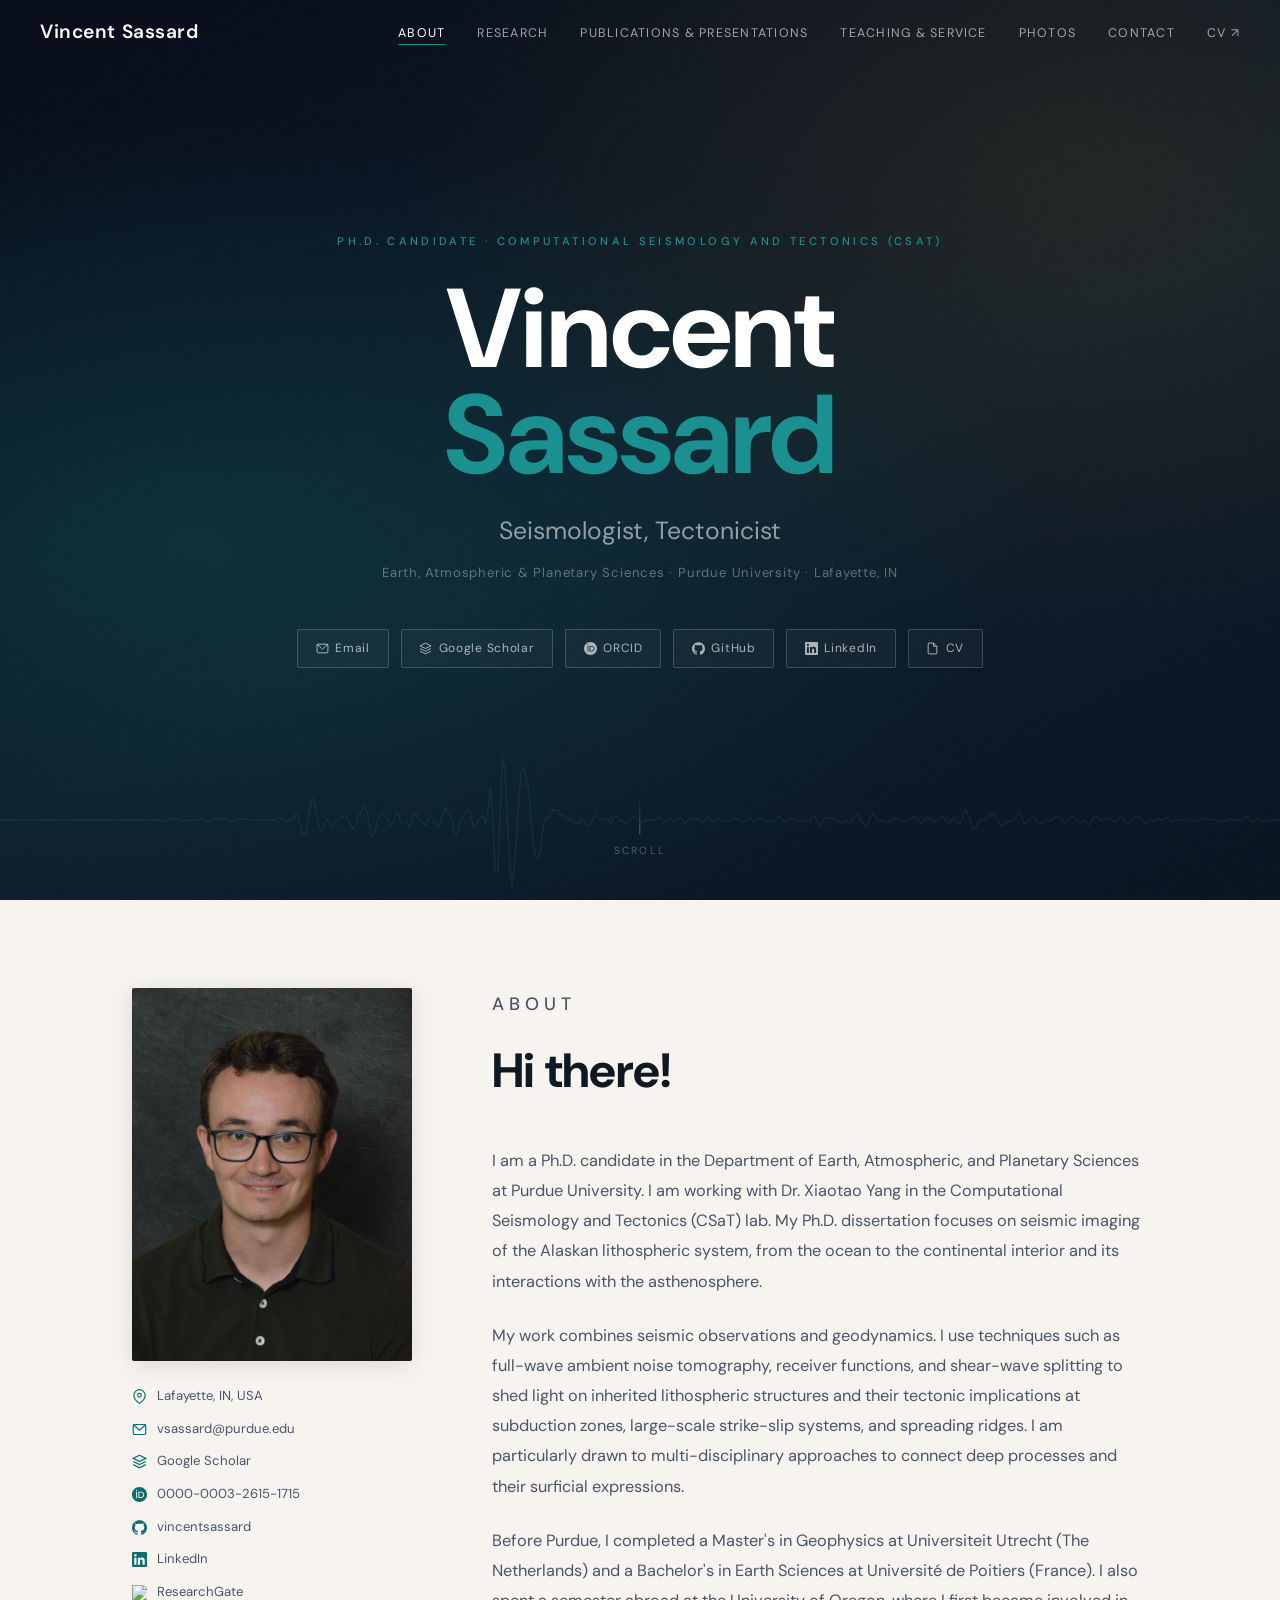
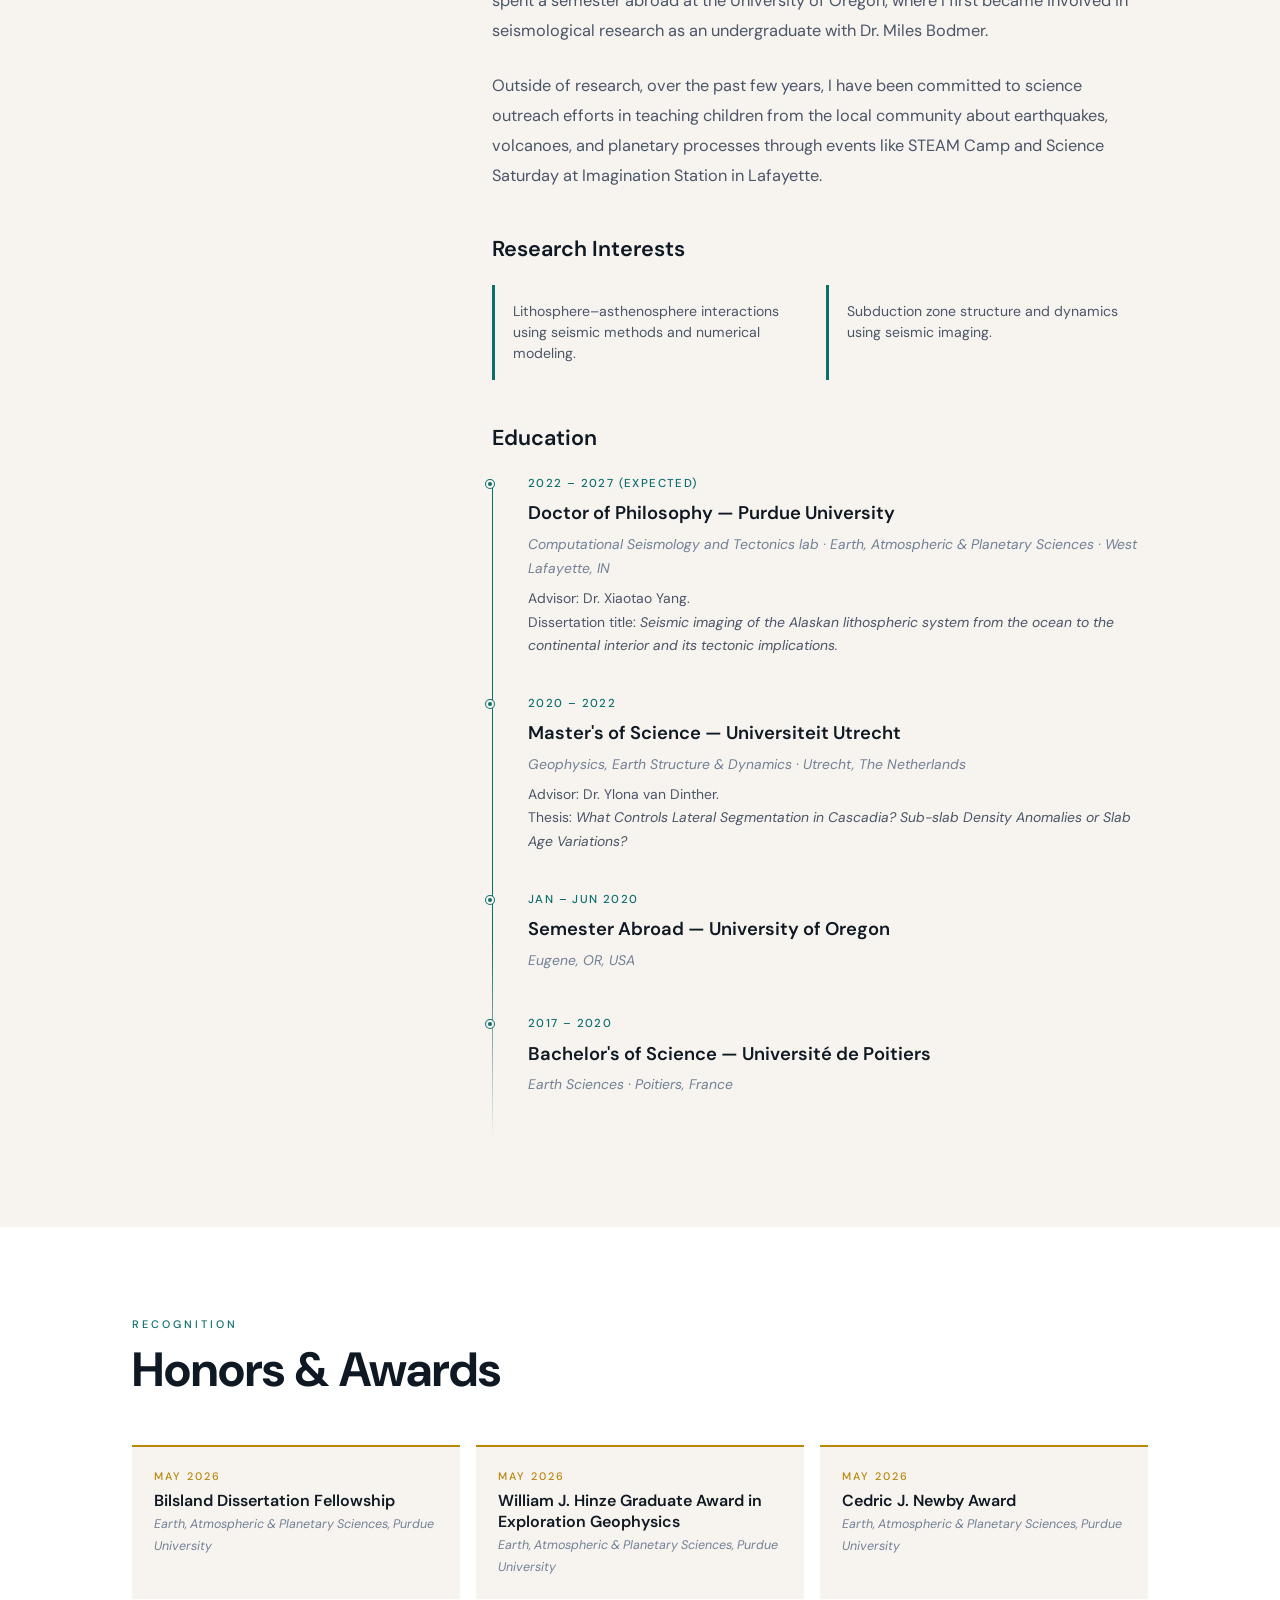
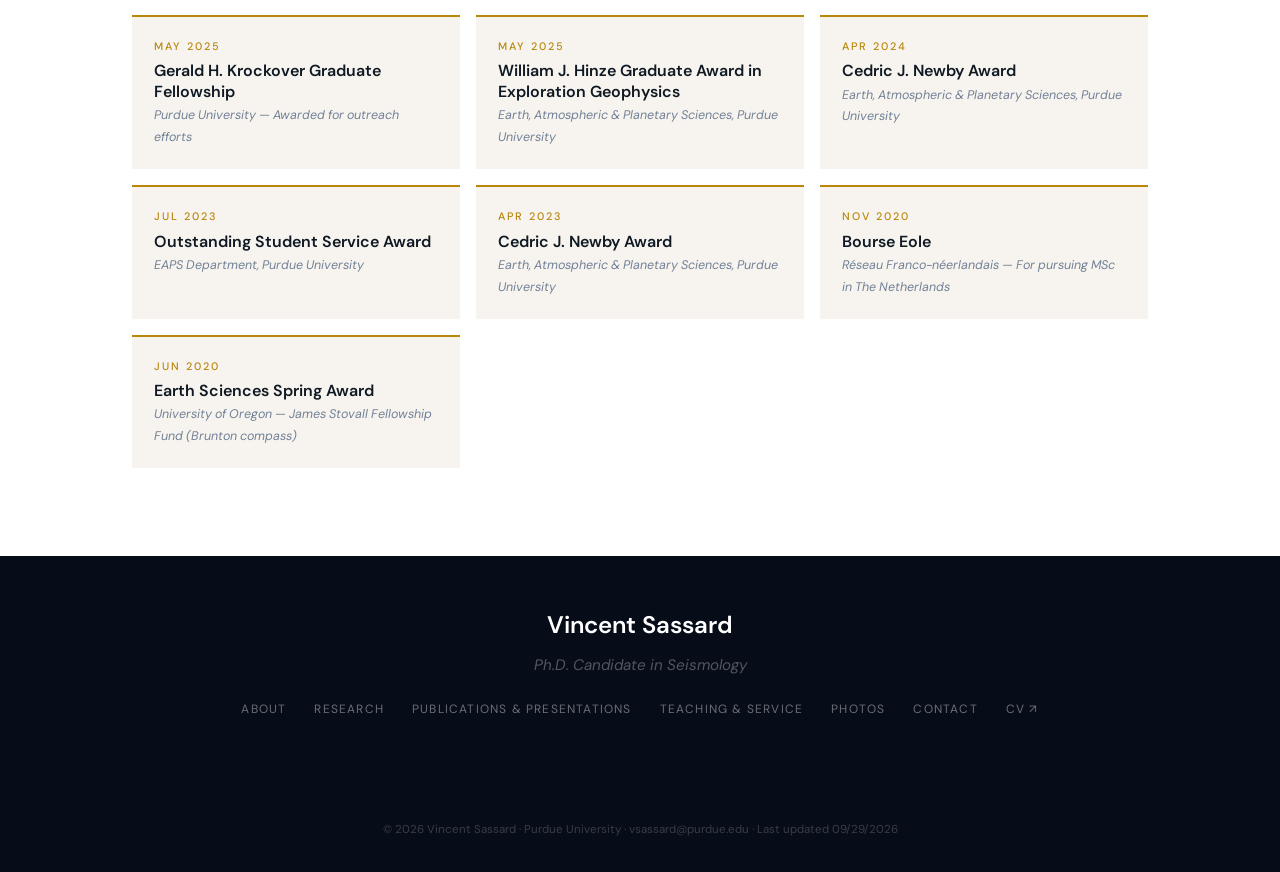
==== commit 3d309cf9: "Update footer last updated date to 09/29/2026" ====
--- a/index.html
+++ b/index.html
@@ -21,7 +21,7 @@
       <li><a href="teaching.html">Teaching &amp; Service</a></li>
       <li><a href="photos.html">Photos</a></li>
       <li><a href="contact.html">Contact</a></li>
-      <li><a href="Vincent_SASSARD_CV_2026-06-08.pdf" target="_blank">CV ↗</a></li>
+      <li><a href="Vincent_SASSARD_CV_2026-09-23.pdf" target="_blank">CV ↗</a></li>
     </ul>
     <button class="nav-toggle" id="nav-toggle" aria-label="Toggle navigation">
       <span></span><span></span><span></span>
@@ -67,7 +67,7 @@
           <svg width="13" height="13" fill="currentColor" viewBox="0 0 24 24"><path d="M20.447 20.452h-3.554v-5.569c0-1.328-.027-3.037-1.852-3.037-1.853 0-2.136 1.445-2.136 2.939v5.667H9.351V9h3.414v1.561h.046c.477-.9 1.637-1.85 3.37-1.85 3.601 0 4.267 2.37 4.267 5.455v6.286zM5.337 7.433a2.062 2.062 0 0 1-2.063-2.065 2.064 2.064 0 1 1 2.063 2.065zm1.782 13.019H3.555V9h3.564v11.452zM22.225 0H1.771C.792 0 0 .774 0 1.729v20.542C0 23.227.792 24 1.771 24h20.451C23.2 24 24 23.227 24 22.271V1.729C24 .774 23.2 0 22.222 0h.003z"/></svg>
           LinkedIn
         </a>
-        <a class="hero-link" href="Vincent_SASSARD_CV_2026-06-08.pdf" target="_blank">
+        <a class="hero-link" href="Vincent_SASSARD_CV_2026-09-23.pdf" target="_blank">
           <svg width="13" height="13" fill="none" stroke="currentColor" stroke-width="1.8" viewBox="0 0 24 24"><path d="M14 2H6a2 2 0 0 0-2 2v16a2 2 0 0 0 2 2h12a2 2 0 0 0 2-2V8z"/><polyline points="14,2 14,8 20,8"/></svg>
           CV
         </a>
@@ -230,7 +230,7 @@
         <a href="teaching.html">Teaching &amp; Service</a>
         <a href="photos.html">Photos</a>
         <a href="contact.html">Contact</a>
-        <a href="Vincent_SASSARD_CV_2026-06-08.pdf" target="_blank">CV ↗</a>
+        <a href="Vincent_SASSARD_CV_2026-09-23.pdf" target="_blank">CV ↗</a>
       </nav>
       <div class="footer-widgets">
         <!-- ============================================================
@@ -252,7 +252,7 @@
         <!-- <script type="text/javascript" id="clustrmaps" src="//clustrmaps.com/map_v2.js?d=Yu6W9lMtIfMjENXnRZZmsLcAcYOQi7fjTSIpjfBtPPM&cl=ffffff&w=a"></script> -->
 
       </div>
-      <div class="footer-copy">© 2026 Vincent Sassard · Purdue University · vsassard@purdue.edu · Last updated 06/11/2026</div>
+      <div class="footer-copy">© 2026 Vincent Sassard · Purdue University · vsassard@purdue.edu · Last updated 09/29/2026</div>
     </div>
   </footer>
 
